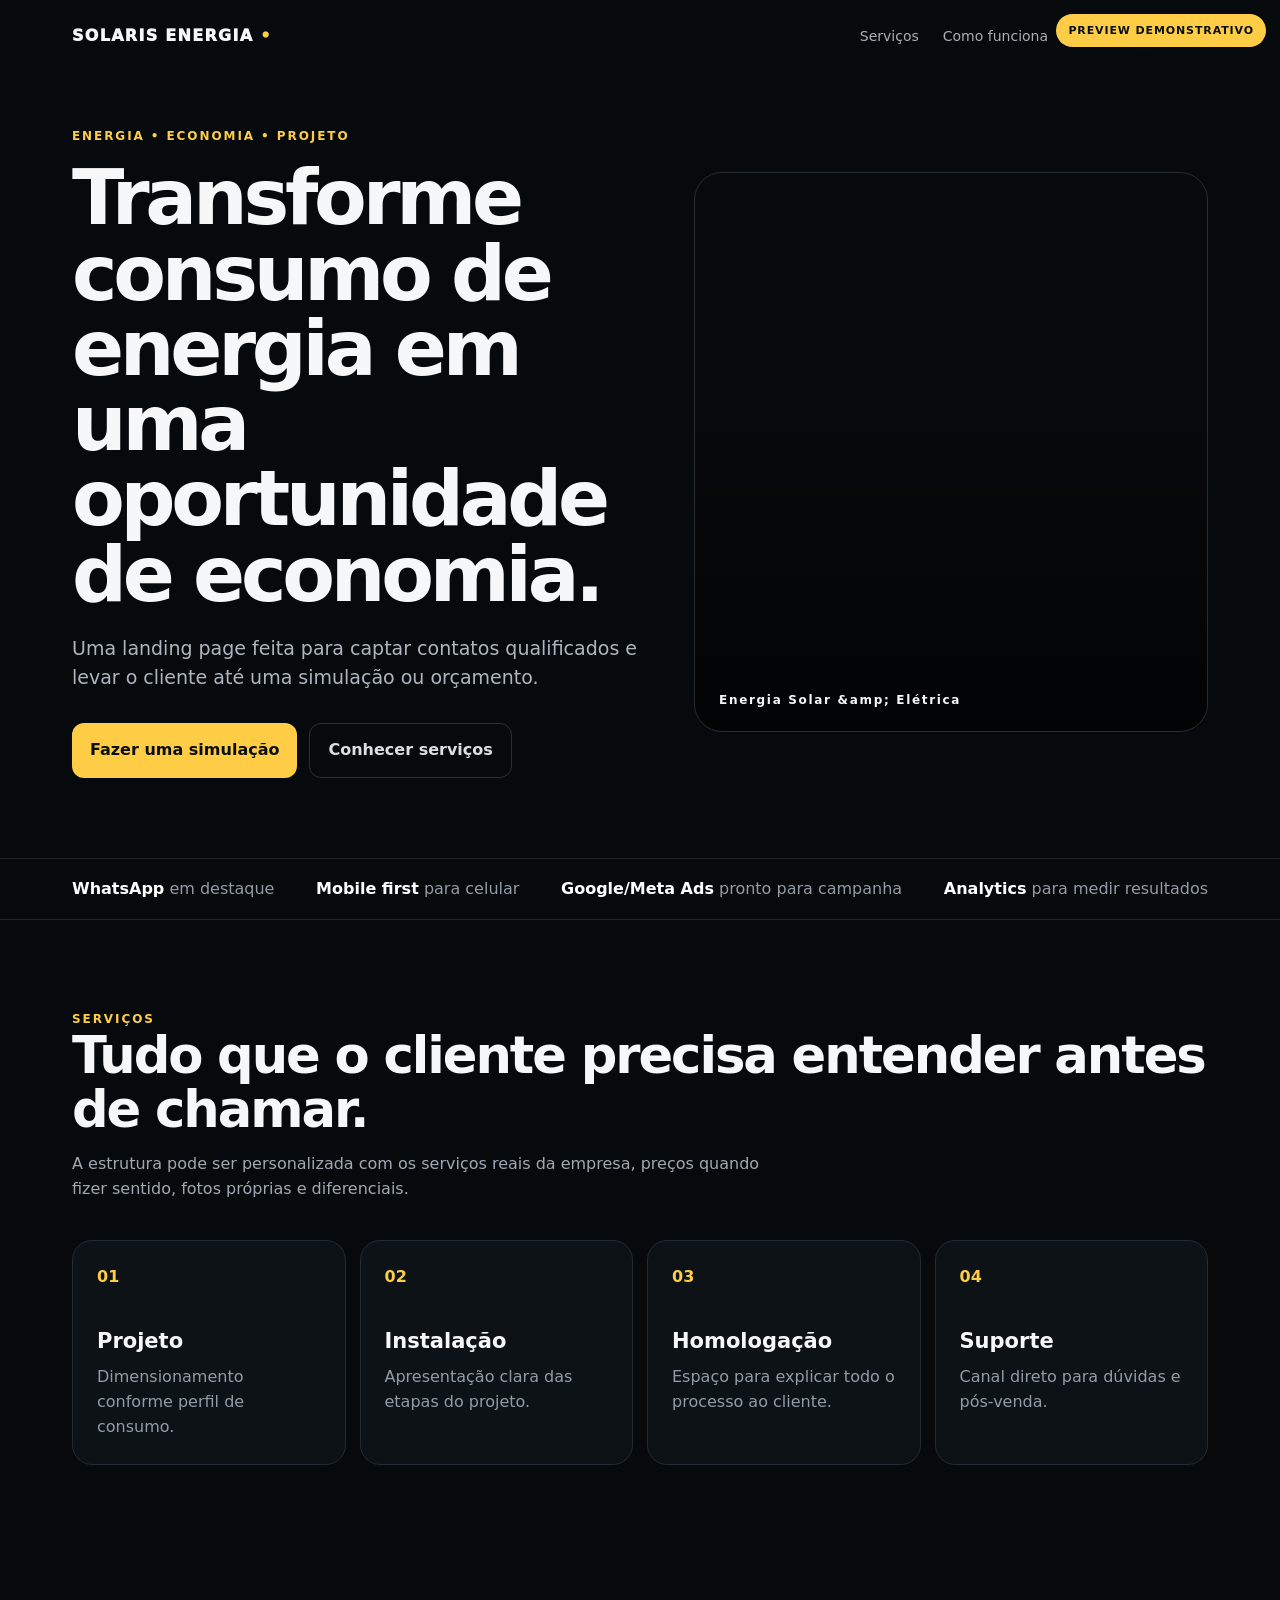
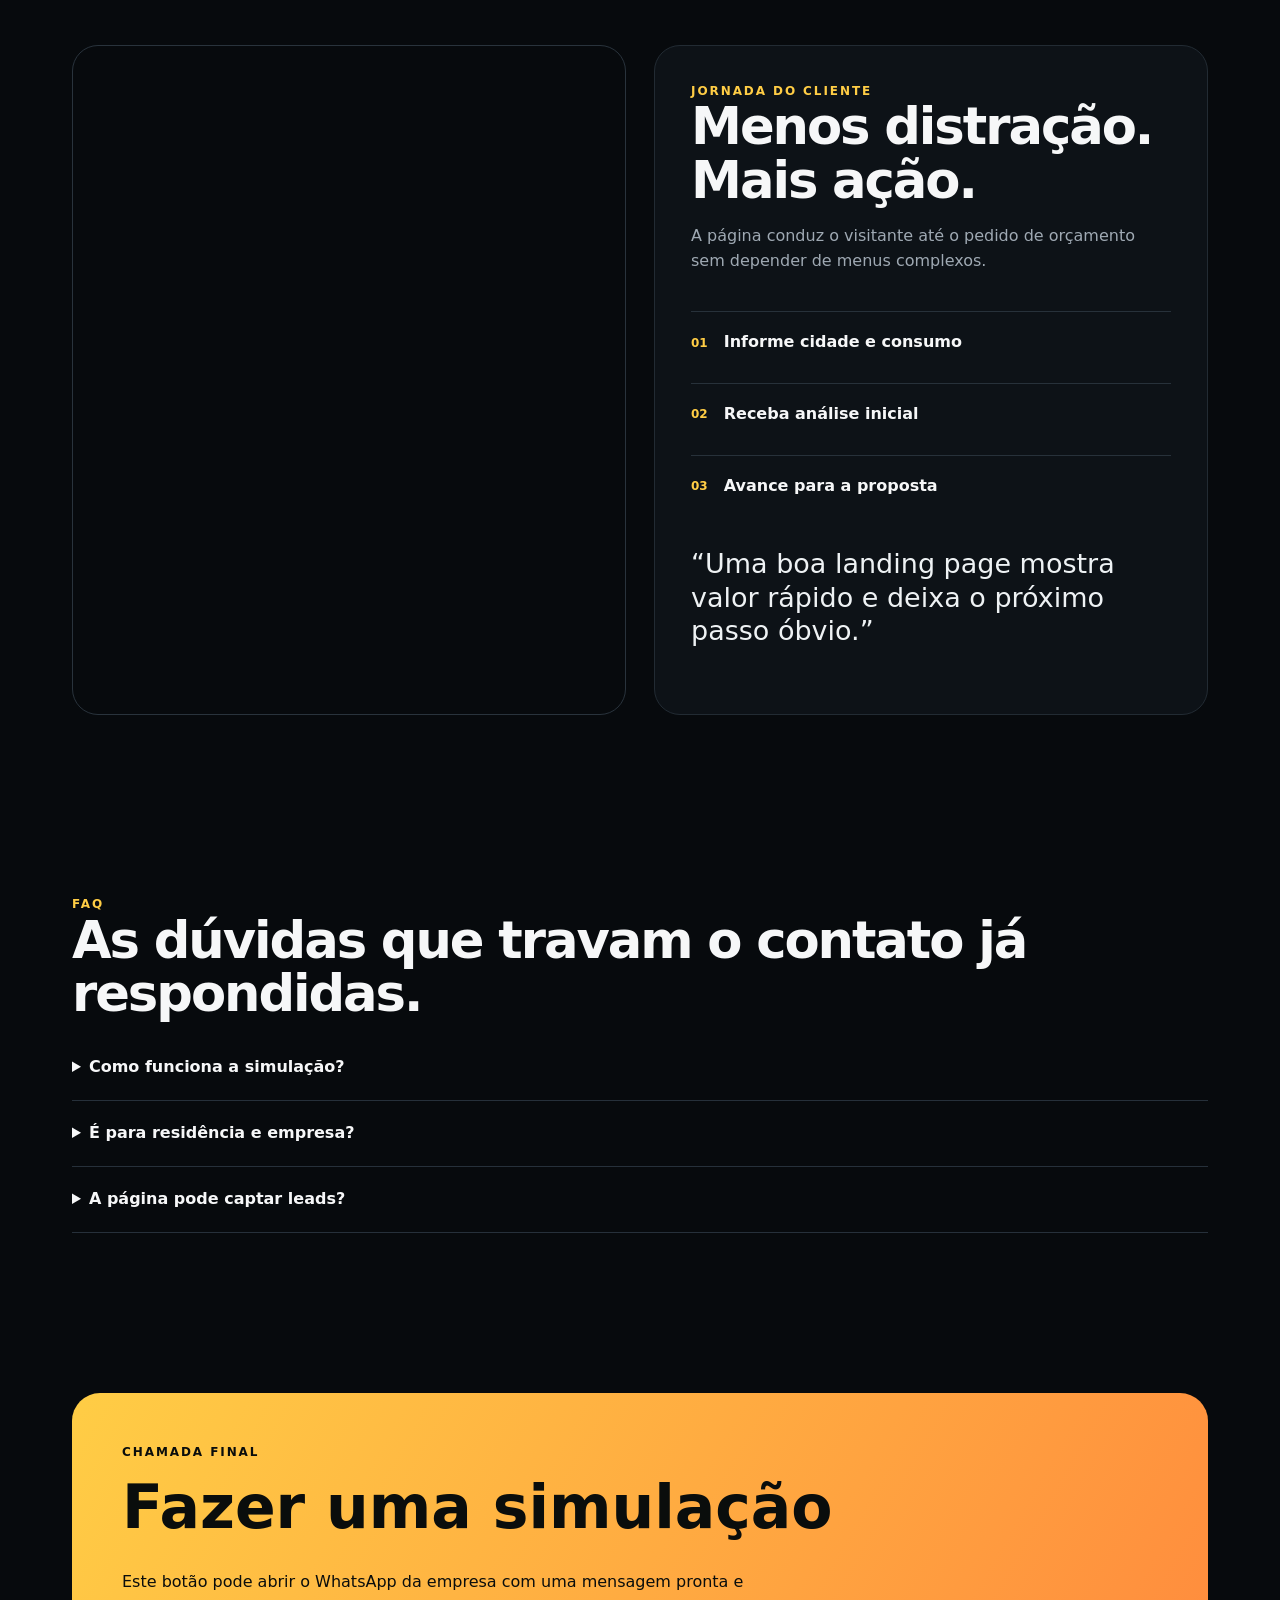
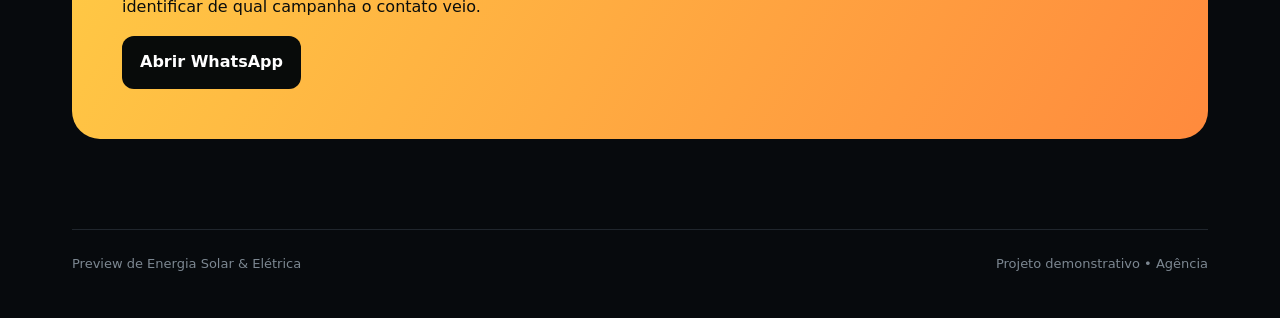
==== index.html @ 5ab9802e "Adiciona Preview 01 do nicho" ====
<!doctype html><html lang="pt-BR"><head><meta charset="utf-8"><meta name="viewport" content="width=device-width,initial-scale=1"><title>Preview Energia Solar & Elétrica | Agência</title><meta name="description" content="Preview demonstrativo de landing page para Energia Solar & Elétrica."><style>
*{box-sizing:border-box}html{scroll-behavior:smooth}body{margin:0;background:#070a0d;color:#f6f7f8;font:16px/1.55 Inter,system-ui,-apple-system,Segoe UI,sans-serif}.wrap{max-width:1180px;margin:auto;padding:0 22px}a{text-decoration:none;color:inherit}.preview{position:fixed;z-index:30;top:14px;right:14px;background:#FFCD45;color:#09100c;padding:8px 12px;border-radius:999px;font-size:11px;font-weight:900;letter-spacing:.08em}.nav{display:flex;align-items:center;justify-content:space-between;padding:24px 0}.brand{font-weight:950;letter-spacing:.08em}.brand i{font-style:normal;color:#FFCD45}.navlinks{display:flex;gap:24px;color:#a8afb7;font-size:14px}.hero{display:grid;grid-template-columns:1.05fr .95fr;gap:54px;align-items:center;padding:54px 0 80px}.eyebrow{color:#FFCD45;font-weight:900;font-size:12px;letter-spacing:.16em}.hero h1{font-size:clamp(44px,6vw,82px);line-height:.98;letter-spacing:-.055em;margin:15px 0 22px}.hero p{font-size:19px;color:#adb6bf;max-width:650px}.actions{display:flex;gap:12px;flex-wrap:wrap;margin-top:30px}.btn{display:inline-flex;align-items:center;justify-content:center;padding:14px 18px;border-radius:12px;font-weight:900}.primary{background:#FFCD45;color:#0a0f0d}.ghost{border:1px solid #26303a;color:#d9dfe5}.heroimg{min-height:560px;border-radius:28px;background:linear-gradient(180deg,transparent 40%,rgba(0,0,0,.7)),url('https://images.unsplash.com/photo-1509391366360-2e959784a276?auto=format&fit=crop&w=1600&q=85') center/cover;border:1px solid #252d34;position:relative;overflow:hidden}.heroimg:after{content:"Energia Solar &amp; Elétrica";position:absolute;left:24px;bottom:22px;font-size:12px;letter-spacing:.14em;font-weight:900}.strip{border-top:1px solid #20262d;border-bottom:1px solid #20262d;padding:18px 0;color:#929ca6}.stripin{display:flex;gap:38px;justify-content:space-between;flex-wrap:wrap}.strip b{color:#fff}.section{padding:90px 0}.section h2{font-size:clamp(34px,4vw,54px);line-height:1.05;letter-spacing:-.04em;margin:0 0 14px}.lead{max-width:720px;color:#9fa9b3;margin-bottom:38px}.grid4{display:grid;grid-template-columns:repeat(4,1fr);gap:14px}.service{background:#0d1217;border:1px solid #222b33;border-radius:20px;padding:24px;min-height:220px}.service span{color:#FFCD45;font-weight:900}.service h3{font-size:21px;margin:35px 0 8px}.service p{color:#929ca6;margin:0}.split{display:grid;grid-template-columns:1fr 1fr;gap:28px;align-items:stretch}.visual{min-height:480px;background:url('https://images.unsplash.com/photo-1497435334941-8c899ee9e8e9?auto=format&fit=crop&w=1600&q=85') center/cover;border-radius:26px;border:1px solid #29333c}.content{background:#0d1217;border:1px solid #222b33;border-radius:26px;padding:36px}.steps{display:grid;gap:10px;margin-top:28px}.step{display:flex;gap:16px;align-items:center;border-top:1px solid #27313a;padding:18px 0}.step b{color:#FFCD45;font-size:12px}.step span{font-weight:750}.quote{font-size:27px;line-height:1.25;margin:30px 0;color:#eef2f4}.faq details{border-bottom:1px solid #26303a;padding:20px 0}.faq summary{font-weight:800;cursor:pointer}.faq p{color:#9da7b1}.cta{margin:70px 0 90px;border-radius:28px;padding:50px;background:linear-gradient(120deg,#FFCD45 0%,#FF8A3D 100%);color:#0a0d0c}.cta h2{font-size:clamp(34px,5vw,60px);margin:0 0 10px}.cta p{max-width:660px}.cta .btn{background:#080b0a;color:white}.foot{padding:24px 0 44px;color:#7c8791;font-size:13px;border-top:1px solid #20262d;display:flex;justify-content:space-between;gap:18px;flex-wrap:wrap}
@media(max-width:900px){.navlinks{display:none}.hero,.split{grid-template-columns:1fr}.heroimg{min-height:420px}.grid4{grid-template-columns:1fr 1fr}}@media(max-width:560px){.grid4{grid-template-columns:1fr}.hero{padding-top:28px}.heroimg{min-height:330px}.section{padding:62px 0}.cta{padding:34px 24px}}
</style></head><body><div class="preview">PREVIEW DEMONSTRATIVO</div><div class="wrap"><nav class="nav"><div class="brand">SOLARIS ENERGIA <i>•</i></div><div class="navlinks"><a href="#servicos">Serviços</a><a href="#processo">Como funciona</a><a href="#faq">Dúvidas</a><a href="#contato">Contato</a></div></nav>
<main><section class="hero"><div><div class="eyebrow">ENERGIA • ECONOMIA • PROJETO</div><h1>Transforme consumo de energia em uma oportunidade de economia.</h1><p>Uma landing page feita para captar contatos qualificados e levar o cliente até uma simulação ou orçamento.</p><div class="actions"><a class="btn primary" href="#contato">Fazer uma simulação</a><a class="btn ghost" href="#servicos">Conhecer serviços</a></div></div><div class="heroimg"></div></section></main></div>
<div class="strip"><div class="wrap stripin"><span><b>WhatsApp</b> em destaque</span><span><b>Mobile first</b> para celular</span><span><b>Google/Meta Ads</b> pronto para campanha</span><span><b>Analytics</b> para medir resultados</span></div></div>
<div class="wrap"><section class="section" id="servicos"><div class="eyebrow">SERVIÇOS</div><h2>Tudo que o cliente precisa entender antes de chamar.</h2><p class="lead">A estrutura pode ser personalizada com os serviços reais da empresa, preços quando fizer sentido, fotos próprias e diferenciais.</p><div class="grid4"><article class="service"><span>01</span><h3>Projeto</h3><p>Dimensionamento conforme perfil de consumo.</p></article><article class="service"><span>02</span><h3>Instalação</h3><p>Apresentação clara das etapas do projeto.</p></article><article class="service"><span>03</span><h3>Homologação</h3><p>Espaço para explicar todo o processo ao cliente.</p></article><article class="service"><span>04</span><h3>Suporte</h3><p>Canal direto para dúvidas e pós-venda.</p></article></div></section>
<section class="section split" id="processo"><div class="visual"></div><div class="content"><div class="eyebrow">JORNADA DO CLIENTE</div><h2>Menos distração. Mais ação.</h2><p class="lead">A página conduz o visitante até o pedido de orçamento sem depender de menus complexos.</p><div class="steps"><div class="step"><b>01</b><span>Informe cidade e consumo</span></div><div class="step"><b>02</b><span>Receba análise inicial</span></div><div class="step"><b>03</b><span>Avance para a proposta</span></div></div><p class="quote">“Uma boa landing page mostra valor rápido e deixa o próximo passo óbvio.”</p></div></section>
<section class="section faq" id="faq"><div class="eyebrow">FAQ</div><h2>As dúvidas que travam o contato já respondidas.</h2><details><summary>Como funciona a simulação?</summary><p>A página pode coletar cidade, consumo médio e WhatsApp antes do contato comercial.</p></details><details><summary>É para residência e empresa?</summary><p>Sim. É possível criar caminhos diferentes para residencial, comercial e rural.</p></details><details><summary>A página pode captar leads?</summary><p>Sim. Formulário e WhatsApp podem trabalhar juntos para qualificar o interessado.</p></details></section>
<section class="cta" id="contato"><div class="eyebrow" style="color:#0a0d0c">CHAMADA FINAL</div><h2>Fazer uma simulação</h2><p>Este botão pode abrir o WhatsApp da empresa com uma mensagem pronta e identificar de qual campanha o contato veio.</p><a class="btn" href="javascript:void(0)">Abrir WhatsApp</a></section>
<footer class="foot"><span>Preview de Energia Solar & Elétrica</span><span>Projeto demonstrativo • Agência</span></footer></div></body></html>
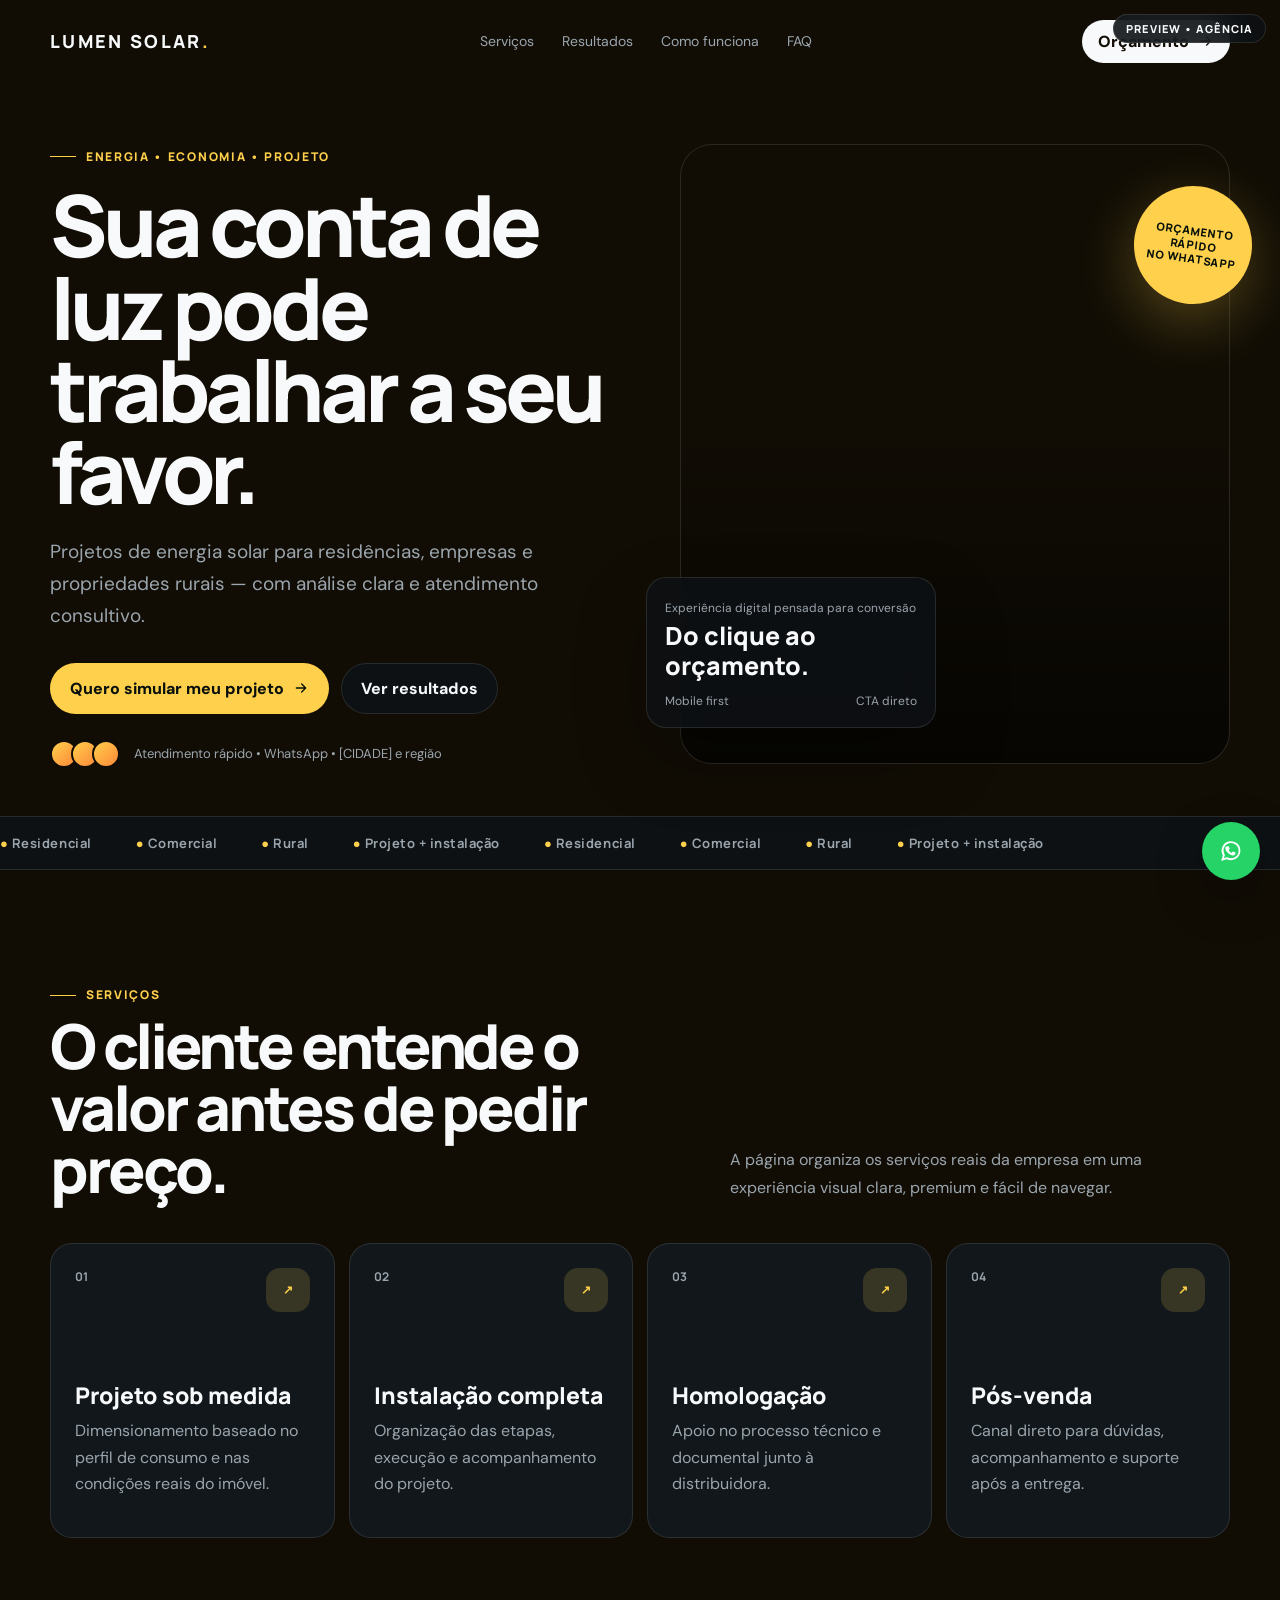
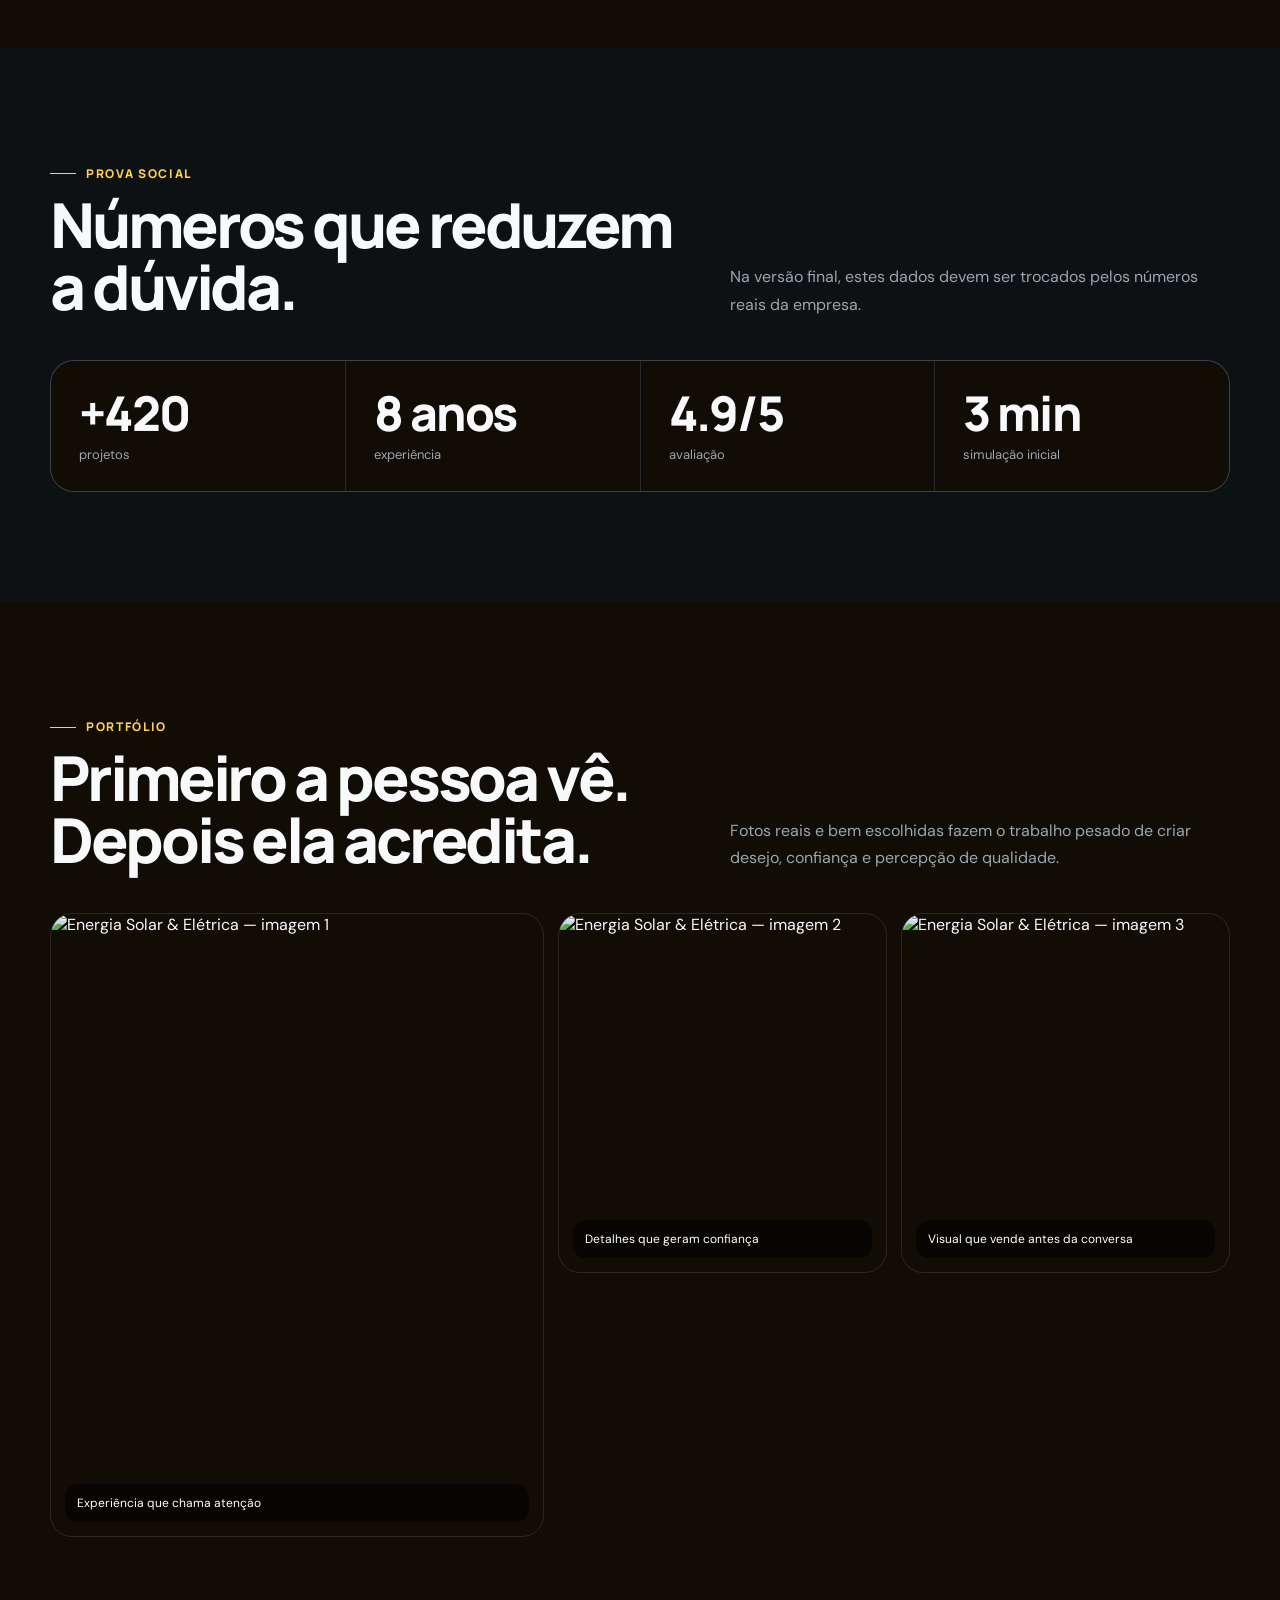
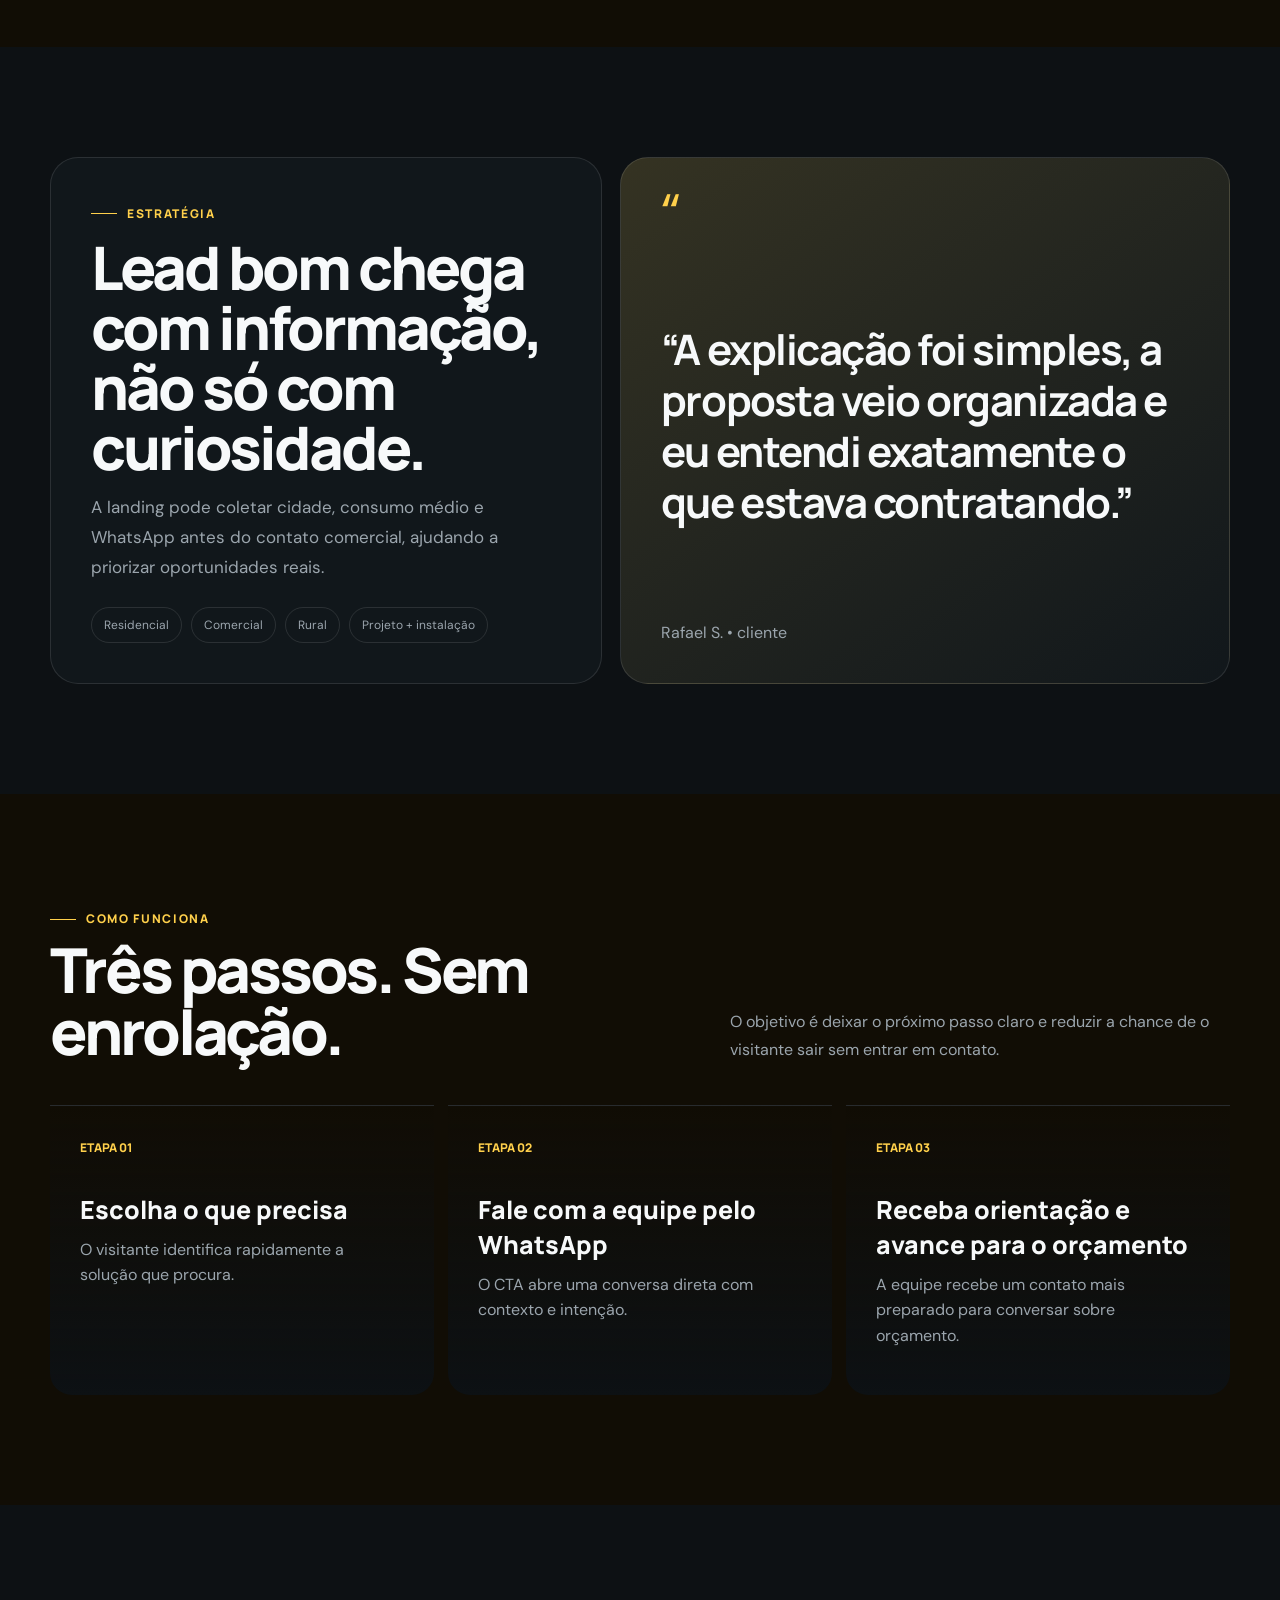
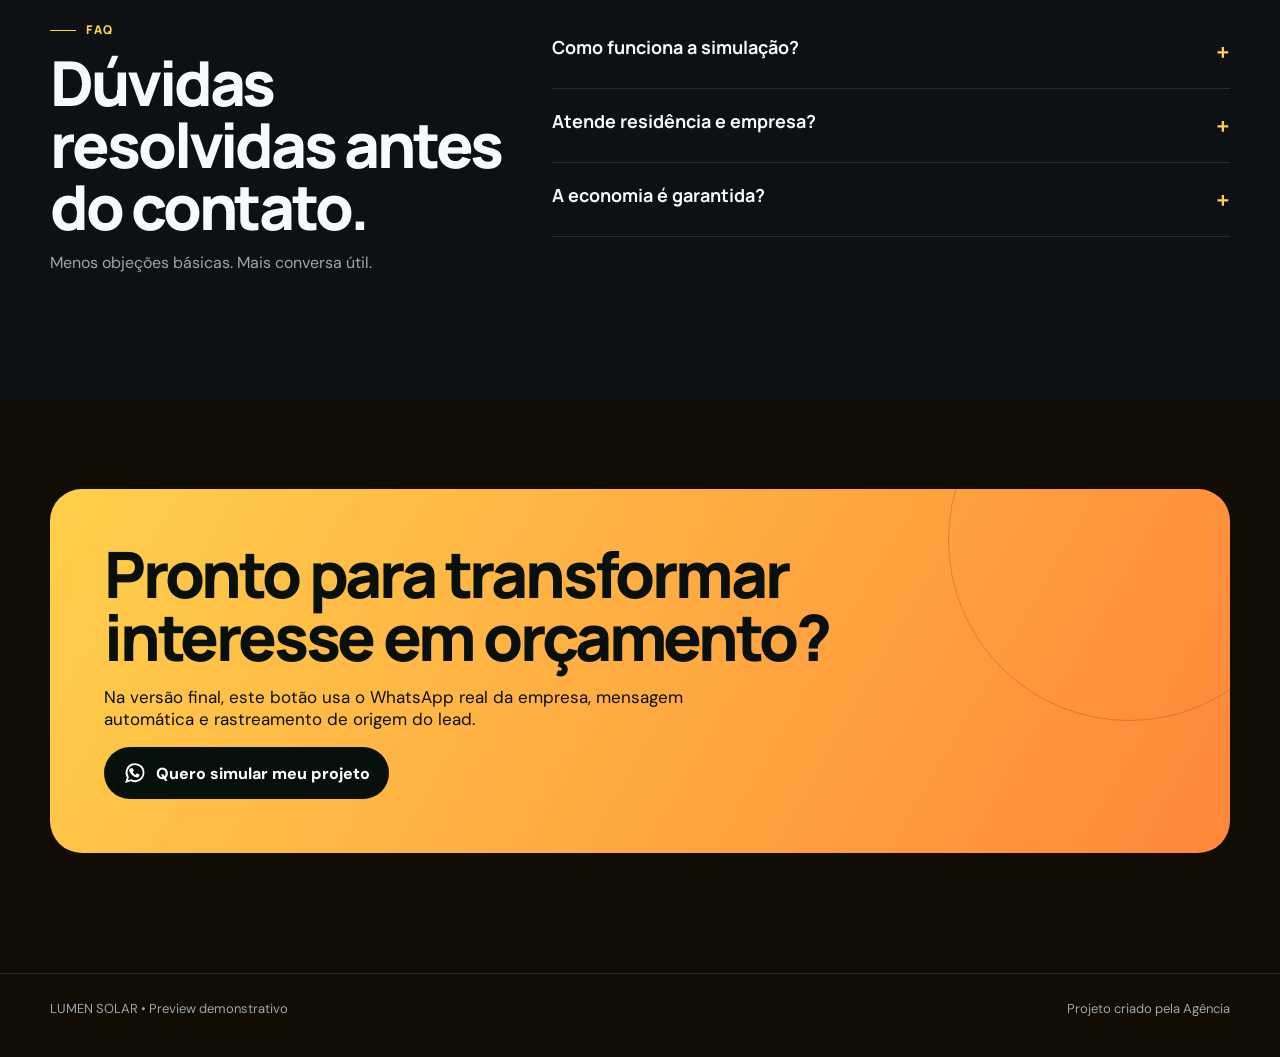
==== commit b1b9313c: "Upgrade completo do Preview 01" ====
--- a/index.html
+++ b/index.html
@@ -1,11 +1,17 @@
-<!doctype html><html lang="pt-BR"><head><meta charset="utf-8"><meta name="viewport" content="width=device-width,initial-scale=1"><title>Preview Energia Solar & Elétrica | Agência</title><meta name="description" content="Preview demonstrativo de landing page para Energia Solar & Elétrica."><style>
-*{box-sizing:border-box}html{scroll-behavior:smooth}body{margin:0;background:#070a0d;color:#f6f7f8;font:16px/1.55 Inter,system-ui,-apple-system,Segoe UI,sans-serif}.wrap{max-width:1180px;margin:auto;padding:0 22px}a{text-decoration:none;color:inherit}.preview{position:fixed;z-index:30;top:14px;right:14px;background:#FFCD45;color:#09100c;padding:8px 12px;border-radius:999px;font-size:11px;font-weight:900;letter-spacing:.08em}.nav{display:flex;align-items:center;justify-content:space-between;padding:24px 0}.brand{font-weight:950;letter-spacing:.08em}.brand i{font-style:normal;color:#FFCD45}.navlinks{display:flex;gap:24px;color:#a8afb7;font-size:14px}.hero{display:grid;grid-template-columns:1.05fr .95fr;gap:54px;align-items:center;padding:54px 0 80px}.eyebrow{color:#FFCD45;font-weight:900;font-size:12px;letter-spacing:.16em}.hero h1{font-size:clamp(44px,6vw,82px);line-height:.98;letter-spacing:-.055em;margin:15px 0 22px}.hero p{font-size:19px;color:#adb6bf;max-width:650px}.actions{display:flex;gap:12px;flex-wrap:wrap;margin-top:30px}.btn{display:inline-flex;align-items:center;justify-content:center;padding:14px 18px;border-radius:12px;font-weight:900}.primary{background:#FFCD45;color:#0a0f0d}.ghost{border:1px solid #26303a;color:#d9dfe5}.heroimg{min-height:560px;border-radius:28px;background:linear-gradient(180deg,transparent 40%,rgba(0,0,0,.7)),url('https://images.unsplash.com/photo-1509391366360-2e959784a276?auto=format&fit=crop&w=1600&q=85') center/cover;border:1px solid #252d34;position:relative;overflow:hidden}.heroimg:after{content:"Energia Solar &amp; Elétrica";position:absolute;left:24px;bottom:22px;font-size:12px;letter-spacing:.14em;font-weight:900}.strip{border-top:1px solid #20262d;border-bottom:1px solid #20262d;padding:18px 0;color:#929ca6}.stripin{display:flex;gap:38px;justify-content:space-between;flex-wrap:wrap}.strip b{color:#fff}.section{padding:90px 0}.section h2{font-size:clamp(34px,4vw,54px);line-height:1.05;letter-spacing:-.04em;margin:0 0 14px}.lead{max-width:720px;color:#9fa9b3;margin-bottom:38px}.grid4{display:grid;grid-template-columns:repeat(4,1fr);gap:14px}.service{background:#0d1217;border:1px solid #222b33;border-radius:20px;padding:24px;min-height:220px}.service span{color:#FFCD45;font-weight:900}.service h3{font-size:21px;margin:35px 0 8px}.service p{color:#929ca6;margin:0}.split{display:grid;grid-template-columns:1fr 1fr;gap:28px;align-items:stretch}.visual{min-height:480px;background:url('https://images.unsplash.com/photo-1497435334941-8c899ee9e8e9?auto=format&fit=crop&w=1600&q=85') center/cover;border-radius:26px;border:1px solid #29333c}.content{background:#0d1217;border:1px solid #222b33;border-radius:26px;padding:36px}.steps{display:grid;gap:10px;margin-top:28px}.step{display:flex;gap:16px;align-items:center;border-top:1px solid #27313a;padding:18px 0}.step b{color:#FFCD45;font-size:12px}.step span{font-weight:750}.quote{font-size:27px;line-height:1.25;margin:30px 0;color:#eef2f4}.faq details{border-bottom:1px solid #26303a;padding:20px 0}.faq summary{font-weight:800;cursor:pointer}.faq p{color:#9da7b1}.cta{margin:70px 0 90px;border-radius:28px;padding:50px;background:linear-gradient(120deg,#FFCD45 0%,#FF8A3D 100%);color:#0a0d0c}.cta h2{font-size:clamp(34px,5vw,60px);margin:0 0 10px}.cta p{max-width:660px}.cta .btn{background:#080b0a;color:white}.foot{padding:24px 0 44px;color:#7c8791;font-size:13px;border-top:1px solid #20262d;display:flex;justify-content:space-between;gap:18px;flex-wrap:wrap}
-@media(max-width:900px){.navlinks{display:none}.hero,.split{grid-template-columns:1fr}.heroimg{min-height:420px}.grid4{grid-template-columns:1fr 1fr}}@media(max-width:560px){.grid4{grid-template-columns:1fr}.hero{padding-top:28px}.heroimg{min-height:330px}.section{padding:62px 0}.cta{padding:34px 24px}}
-</style></head><body><div class="preview">PREVIEW DEMONSTRATIVO</div><div class="wrap"><nav class="nav"><div class="brand">SOLARIS ENERGIA <i>•</i></div><div class="navlinks"><a href="#servicos">Serviços</a><a href="#processo">Como funciona</a><a href="#faq">Dúvidas</a><a href="#contato">Contato</a></div></nav>
-<main><section class="hero"><div><div class="eyebrow">ENERGIA • ECONOMIA • PROJETO</div><h1>Transforme consumo de energia em uma oportunidade de economia.</h1><p>Uma landing page feita para captar contatos qualificados e levar o cliente até uma simulação ou orçamento.</p><div class="actions"><a class="btn primary" href="#contato">Fazer uma simulação</a><a class="btn ghost" href="#servicos">Conhecer serviços</a></div></div><div class="heroimg"></div></section></main></div>
-<div class="strip"><div class="wrap stripin"><span><b>WhatsApp</b> em destaque</span><span><b>Mobile first</b> para celular</span><span><b>Google/Meta Ads</b> pronto para campanha</span><span><b>Analytics</b> para medir resultados</span></div></div>
-<div class="wrap"><section class="section" id="servicos"><div class="eyebrow">SERVIÇOS</div><h2>Tudo que o cliente precisa entender antes de chamar.</h2><p class="lead">A estrutura pode ser personalizada com os serviços reais da empresa, preços quando fizer sentido, fotos próprias e diferenciais.</p><div class="grid4"><article class="service"><span>01</span><h3>Projeto</h3><p>Dimensionamento conforme perfil de consumo.</p></article><article class="service"><span>02</span><h3>Instalação</h3><p>Apresentação clara das etapas do projeto.</p></article><article class="service"><span>03</span><h3>Homologação</h3><p>Espaço para explicar todo o processo ao cliente.</p></article><article class="service"><span>04</span><h3>Suporte</h3><p>Canal direto para dúvidas e pós-venda.</p></article></div></section>
-<section class="section split" id="processo"><div class="visual"></div><div class="content"><div class="eyebrow">JORNADA DO CLIENTE</div><h2>Menos distração. Mais ação.</h2><p class="lead">A página conduz o visitante até o pedido de orçamento sem depender de menus complexos.</p><div class="steps"><div class="step"><b>01</b><span>Informe cidade e consumo</span></div><div class="step"><b>02</b><span>Receba análise inicial</span></div><div class="step"><b>03</b><span>Avance para a proposta</span></div></div><p class="quote">“Uma boa landing page mostra valor rápido e deixa o próximo passo óbvio.”</p></div></section>
-<section class="section faq" id="faq"><div class="eyebrow">FAQ</div><h2>As dúvidas que travam o contato já respondidas.</h2><details><summary>Como funciona a simulação?</summary><p>A página pode coletar cidade, consumo médio e WhatsApp antes do contato comercial.</p></details><details><summary>É para residência e empresa?</summary><p>Sim. É possível criar caminhos diferentes para residencial, comercial e rural.</p></details><details><summary>A página pode captar leads?</summary><p>Sim. Formulário e WhatsApp podem trabalhar juntos para qualificar o interessado.</p></details></section>
-<section class="cta" id="contato"><div class="eyebrow" style="color:#0a0d0c">CHAMADA FINAL</div><h2>Fazer uma simulação</h2><p>Este botão pode abrir o WhatsApp da empresa com uma mensagem pronta e identificar de qual campanha o contato veio.</p><a class="btn" href="javascript:void(0)">Abrir WhatsApp</a></section>
-<footer class="foot"><span>Preview de Energia Solar & Elétrica</span><span>Projeto demonstrativo • Agência</span></footer></div></body></html>+<!doctype html><html lang="pt-BR"><head><meta charset="utf-8"><meta name="viewport" content="width=device-width,initial-scale=1"><meta name="theme-color" content="#110D05"><title>LUMEN SOLAR — Energia Solar & Elétrica</title><meta name="description" content="Projetos de energia solar para residências, empresas e propriedades rurais — com análise clara e atendimento consultivo."><link rel="stylesheet" href="styles.css"></head><body style="--accent:#FFD04B;--accent2:#FF8739;--bg:#110D05">
+  <div class="preview-ribbon">PREVIEW • AGÊNCIA</div>
+  <header class="site-nav"><div class="container nav-inner"><a class="logo" href="#">LUMEN SOLAR<span class="logo-dot">.</span></a>
+  <nav class="nav-links"><a href="#servicos">Serviços</a><a href="#resultados">Resultados</a><a href="#processo">Como funciona</a><a href="#faq">FAQ</a></nav>
+  <a class="nav-cta" href="#contato">Orçamento <svg width="16" height="16" viewBox="0 0 24 24" fill="none" aria-hidden="true"><path d="M5 12h14M13 6l6 6-6 6" stroke="currentColor" stroke-width="2" stroke-linecap="round" stroke-linejoin="round"/></svg></a><button class="menu-btn" aria-label="Abrir menu">☰</button></div></header>
+  <main><section class="hero"><div class="container hero-grid"><div class="hero-copy reveal"><div class="eyebrow">ENERGIA • ECONOMIA • PROJETO</div><h1>Sua conta de luz pode trabalhar a seu favor.</h1><p>Projetos de energia solar para residências, empresas e propriedades rurais — com análise clara e atendimento consultivo.</p><div class="hero-actions"><a class="btn-primary" href="#contato">Quero simular meu projeto <svg width="16" height="16" viewBox="0 0 24 24" fill="none" aria-hidden="true"><path d="M5 12h14M13 6l6 6-6 6" stroke="currentColor" stroke-width="2" stroke-linecap="round" stroke-linejoin="round"/></svg></a><a class="btn-secondary" href="#portfolio">Ver resultados</a></div><div class="hero-note"><div class="avatars"><span></span><span></span><span></span></div><span>Atendimento rápido • WhatsApp • [CIDADE] e região</span></div></div>
+  <div class="hero-media reveal"><div class="hero-photo" style="background-image:url('https://images.unsplash.com/photo-1509391366360-2e959784a276?auto=format&fit=crop&w=1400&q=86')"></div><div class="floating-badge">ORÇAMENTO<br>RÁPIDO<br>NO WHATSAPP</div><div class="float-card"><small>Experiência digital pensada para conversão</small><strong>Do clique ao orçamento.</strong><div class="mini"><span>Mobile first</span><span>CTA direto</span></div></div></div></div></section>
+  <div class="marquee"><div class="marquee-track"><span><b>●</b> Residencial</span><span><b>●</b> Comercial</span><span><b>●</b> Rural</span><span><b>●</b> Projeto + instalação</span><span><b>●</b> Residencial</span><span><b>●</b> Comercial</span><span><b>●</b> Rural</span><span><b>●</b> Projeto + instalação</span></div></div>
+  <section class="section" id="servicos"><div class="container"><div class="section-head reveal"><div><div class="eyebrow">SERVIÇOS</div><h2>O cliente entende o valor antes de pedir preço.</h2></div><p>A página organiza os serviços reais da empresa em uma experiência visual clara, premium e fácil de navegar.</p></div><div class="services-grid"><article class="service-card reveal"><div class="service-index"><span>01</span><span class="service-icon">↗</span></div><h3>Projeto sob medida</h3><p>Dimensionamento baseado no perfil de consumo e nas condições reais do imóvel.</p></article><article class="service-card reveal"><div class="service-index"><span>02</span><span class="service-icon">↗</span></div><h3>Instalação completa</h3><p>Organização das etapas, execução e acompanhamento do projeto.</p></article><article class="service-card reveal"><div class="service-index"><span>03</span><span class="service-icon">↗</span></div><h3>Homologação</h3><p>Apoio no processo técnico e documental junto à distribuidora.</p></article><article class="service-card reveal"><div class="service-index"><span>04</span><span class="service-icon">↗</span></div><h3>Pós-venda</h3><p>Canal direto para dúvidas, acompanhamento e suporte após a entrega.</p></article></div></div></section>
+  <section class="section alt" id="resultados"><div class="container"><div class="section-head reveal"><div><div class="eyebrow">PROVA SOCIAL</div><h2>Números que reduzem a dúvida.</h2></div><p>Na versão final, estes dados devem ser trocados pelos números reais da empresa.</p></div><div class="metrics"><div class="metric reveal"><strong>+420</strong><span>projetos</span></div><div class="metric reveal"><strong>8 anos</strong><span>experiência</span></div><div class="metric reveal"><strong>4.9/5</strong><span>avaliação</span></div><div class="metric reveal"><strong>3 min</strong><span>simulação inicial</span></div></div></div></section>
+  <section class="section" id="portfolio"><div class="container"><div class="section-head reveal"><div><div class="eyebrow">PORTFÓLIO</div><h2>Primeiro a pessoa vê. Depois ela acredita.</h2></div><p>Fotos reais e bem escolhidas fazem o trabalho pesado de criar desejo, confiança e percepção de qualidade.</p></div><div class="gallery"><figure class="reveal"><img src="https://images.unsplash.com/photo-1509391366360-2e959784a276?auto=format&fit=crop&w=1400&q=86" alt="Energia Solar & Elétrica — imagem 1" loading="lazy"><figcaption>Experiência que chama atenção</figcaption></figure><figure class="reveal"><img src="https://images.unsplash.com/photo-1497435334941-8c899ee9e8e9?auto=format&fit=crop&w=1400&q=86" alt="Energia Solar & Elétrica — imagem 2" loading="lazy"><figcaption>Detalhes que geram confiança</figcaption></figure><figure class="reveal"><img src="https://images.unsplash.com/photo-1508514177221-188b1cf16e9d?auto=format&fit=crop&w=1400&q=86" alt="Energia Solar & Elétrica — imagem 3" loading="lazy"><figcaption>Visual que vende antes da conversa</figcaption></figure></div></div></section>
+  <section class="section alt" id="processo"><div class="container story-grid"><article class="story-copy reveal"><div class="eyebrow">ESTRATÉGIA</div><h2>Lead bom chega com informação, não só com curiosidade.</h2><p>A landing pode coletar cidade, consumo médio e WhatsApp antes do contato comercial, ajudando a priorizar oportunidades reais.</p><div class="proof-list"><span>Residencial</span><span>Comercial</span><span>Rural</span><span>Projeto + instalação</span></div></article><article class="quote-card reveal"><div class="quote-mark">“</div><blockquote>“A explicação foi simples, a proposta veio organizada e eu entendi exatamente o que estava contratando.”</blockquote><footer>Rafael S. • cliente</footer></article></div></section>
+  <section class="section"><div class="container"><div class="section-head reveal"><div><div class="eyebrow">COMO FUNCIONA</div><h2>Três passos. Sem enrolação.</h2></div><p>O objetivo é deixar o próximo passo claro e reduzir a chance de o visitante sair sem entrar em contato.</p></div><div class="steps"><article class="step reveal"><b>ETAPA 01</b><h3>Escolha o que precisa</h3><p>O visitante identifica rapidamente a solução que procura.</p></article><article class="step reveal"><b>ETAPA 02</b><h3>Fale com a equipe pelo WhatsApp</h3><p>O CTA abre uma conversa direta com contexto e intenção.</p></article><article class="step reveal"><b>ETAPA 03</b><h3>Receba orientação e avance para o orçamento</h3><p>A equipe recebe um contato mais preparado para conversar sobre orçamento.</p></article></div></div></section>
+  <section class="section alt" id="faq"><div class="container faq-grid"><div class="faq-title reveal"><div class="eyebrow">FAQ</div><h2>Dúvidas resolvidas antes do contato.</h2><p>Menos objeções básicas. Mais conversa útil.</p></div><div><details class="reveal"><summary>Como funciona a simulação?</summary><p>Você informa dados básicos, como cidade e consumo médio, para uma análise inicial.</p></details><details class="reveal"><summary>Atende residência e empresa?</summary><p>Sim. A página pode ter caminhos específicos para residencial, comercial e rural.</p></details><details class="reveal"><summary>A economia é garantida?</summary><p>Não se deve prometer economia fixa. A proposta final precisa considerar consumo, projeto, geração estimada e condições reais.</p></details></div></div></section>
+  <section class="final-cta" id="contato"><div class="container"><div class="cta-box reveal"><h2>Pronto para transformar interesse em orçamento?</h2><p>Na versão final, este botão usa o WhatsApp real da empresa, mensagem automática e rastreamento de origem do lead.</p><a class="btn-secondary" href="javascript:void(0)"><svg width="24" height="24" viewBox="0 0 24 24" fill="none" aria-hidden="true"><path d="M20.5 11.7a8.5 8.5 0 0 1-12.6 7.4L3.5 20.5l1.4-4.2A8.5 8.5 0 1 1 20.5 11.7Z" stroke="currentColor" stroke-width="1.8"/><path d="M8.2 7.6c.2-.4.4-.4.7-.4h.5c.2 0 .4.1.5.4l.7 1.7c.1.3.1.5-.1.7l-.6.8c-.1.1-.2.3 0 .6.5.9 1.3 1.8 2.2 2.3.3.2.5.1.6 0l.9-1c.2-.2.4-.2.7-.1l1.8.9c.3.1.4.3.4.5 0 .4-.2 1.3-.8 1.8-.6.5-1.4.8-2.7.4-1.3-.4-2.8-1.1-4.5-2.8C6.9 11.7 6.2 10 6.3 8.9c.1-.6.4-1 .7-1.3.3-.3.8-.3 1.2 0Z" fill="currentColor"/></svg> Quero simular meu projeto</a></div></div></section></main>
+  <footer class="site-footer"><div class="container footer-row"><span>LUMEN SOLAR • Preview demonstrativo</span><span>Projeto criado pela Agência</span></div></footer>
+  <a class="whatsapp-float" href="#contato" aria-label="WhatsApp"><svg width="24" height="24" viewBox="0 0 24 24" fill="none" aria-hidden="true"><path d="M20.5 11.7a8.5 8.5 0 0 1-12.6 7.4L3.5 20.5l1.4-4.2A8.5 8.5 0 1 1 20.5 11.7Z" stroke="currentColor" stroke-width="1.8"/><path d="M8.2 7.6c.2-.4.4-.4.7-.4h.5c.2 0 .4.1.5.4l.7 1.7c.1.3.1.5-.1.7l-.6.8c-.1.1-.2.3 0 .6.5.9 1.3 1.8 2.2 2.3.3.2.5.1.6 0l.9-1c.2-.2.4-.2.7-.1l1.8.9c.3.1.4.3.4.5 0 .4-.2 1.3-.8 1.8-.6.5-1.4.8-2.7.4-1.3-.4-2.8-1.1-4.5-2.8C6.9 11.7 6.2 10 6.3 8.9c.1-.6.4-1 .7-1.3.3-.3.8-.3 1.2 0Z" fill="currentColor"/></svg></a><script src="app.js"></script></body></html>
--- a/styles.css
+++ b/styles.css
@@ -0,0 +1,16 @@
+
+@import url('https://fonts.googleapis.com/css2?family=DM+Sans:wght@400;500;600;700;800&family=Manrope:wght@500;600;700;800&display=swap');
+:root{--accent:#b9ff45;--accent2:#68f6c8;--ink:#070907;--bg:#080b0d;--surface:#0d1114;--surface2:#11171b;--text:#f7f9fa;--muted:#9ba5ad;--line:rgba(255,255,255,.11);--radius:24px}
+*{box-sizing:border-box}html{scroll-behavior:smooth}body{margin:0;font-family:"DM Sans",system-ui,sans-serif;background:var(--bg);color:var(--text);overflow-x:hidden}body.light{--bg:#f4f0e9;--surface:#fffdf9;--surface2:#f9f5ee;--text:#171713;--muted:#6d685f;--line:rgba(20,20,15,.13)}
+a{text-decoration:none;color:inherit}button{font:inherit}.container{width:min(1180px,calc(100% - 40px));margin:auto}.preview-ribbon{position:fixed;z-index:90;top:14px;right:14px;padding:8px 12px;border:1px solid var(--line);border-radius:999px;background:color-mix(in srgb,var(--surface) 88%,transparent);backdrop-filter:blur(14px);font:800 11px/1 "Manrope";letter-spacing:.1em;color:var(--text)}
+.site-nav{position:sticky;z-index:80;top:0;border-bottom:1px solid transparent;transition:.3s}.site-nav.scrolled{border-color:var(--line);background:color-mix(in srgb,var(--bg) 80%,transparent);backdrop-filter:blur(18px)}.nav-inner{height:82px;display:flex;align-items:center;justify-content:space-between;gap:24px}.logo{font:800 18px/1 "Manrope";letter-spacing:.13em}.logo-dot{color:var(--accent)}.nav-links{display:flex;align-items:center;gap:28px;color:var(--muted);font-size:14px}.nav-links a:hover{color:var(--text)}.nav-cta,.btn-primary,.btn-secondary{display:inline-flex;align-items:center;justify-content:center;gap:9px;border-radius:999px;transition:.25s;font-weight:800}.nav-cta{padding:11px 16px;background:var(--text);color:var(--bg)}.nav-cta:hover{transform:translateY(-2px)}.menu-btn{display:none;border:1px solid var(--line);background:var(--surface);color:var(--text);width:44px;height:44px;border-radius:50%}
+.hero{position:relative;padding:58px 0 48px}.hero-grid{display:grid;grid-template-columns:1.02fr .98fr;gap:58px;align-items:center}.hero-copy{position:relative;z-index:2}.eyebrow{display:inline-flex;gap:10px;align-items:center;color:var(--accent);font:800 12px/1.3 "Manrope";letter-spacing:.14em}.eyebrow:before{content:"";width:26px;height:1px;background:var(--accent)}h1,h2,h3,p{margin-top:0}.hero h1{font:800 clamp(48px,6.7vw,88px)/.96 "Manrope";letter-spacing:-.06em;margin:20px 0 22px;max-width:900px}.hero p{font-size:19px;line-height:1.7;color:var(--muted);max-width:650px}.hero-actions{display:flex;gap:12px;flex-wrap:wrap;margin-top:30px}.btn-primary{padding:15px 20px;background:var(--accent);color:#09100b}.btn-primary:hover{transform:translateY(-3px);box-shadow:0 16px 50px color-mix(in srgb,var(--accent) 25%,transparent)}.btn-secondary{padding:14px 19px;border:1px solid var(--line);background:var(--surface);color:var(--text)}.hero-note{display:flex;gap:14px;align-items:center;margin-top:26px;color:var(--muted);font-size:13px}.avatars{display:flex}.avatars span{width:28px;height:28px;border-radius:50%;border:2px solid var(--bg);background:linear-gradient(135deg,var(--accent),var(--accent2));margin-left:-7px}.avatars span:first-child{margin-left:0}.hero-media{position:relative;min-height:620px}.hero-photo{position:absolute;inset:0;border-radius:32px;background:center/cover no-repeat;border:1px solid var(--line);overflow:hidden}.hero-photo:after{content:"";position:absolute;inset:0;background:linear-gradient(180deg,transparent 45%,rgba(0,0,0,.6))}.float-card{position:absolute;z-index:4;left:-34px;bottom:36px;width:min(290px,80%);padding:18px;background:color-mix(in srgb,var(--surface) 86%,transparent);backdrop-filter:blur(22px);border:1px solid var(--line);border-radius:20px;box-shadow:0 30px 70px rgba(0,0,0,.25)}.float-card small{color:var(--muted);font-size:12px}.float-card strong{display:block;font:800 25px/1.2 "Manrope";margin:4px 0 12px}.float-card .mini{display:flex;justify-content:space-between;gap:12px;color:var(--muted);font-size:12px}.floating-badge{position:absolute;z-index:4;right:-22px;top:42px;width:118px;height:118px;border-radius:50%;background:var(--accent);color:#07100a;display:grid;place-items:center;text-align:center;font:900 11px/1.25 "Manrope";letter-spacing:.08em;transform:rotate(8deg);box-shadow:0 18px 60px color-mix(in srgb,var(--accent) 28%,transparent)}
+.marquee{overflow:hidden;border-block:1px solid var(--line);background:var(--surface)}.marquee-track{display:flex;gap:44px;width:max-content;padding:17px 0;animation:marquee 25s linear infinite}.marquee-track span{color:var(--muted);font:700 13px "Manrope";letter-spacing:.04em;white-space:nowrap}.marquee-track b{color:var(--accent)}@keyframes marquee{to{transform:translateX(-50%)}}
+.section{padding:110px 0}.section.alt{background:var(--surface)}.section-head{display:flex;justify-content:space-between;gap:36px;align-items:end;margin-bottom:42px}.section-head h2{font:800 clamp(38px,5vw,62px)/1 "Manrope";letter-spacing:-.05em;max-width:760px;margin:12px 0 0}.section-head p{max-width:500px;color:var(--muted);line-height:1.7;margin:0}.services-grid{display:grid;grid-template-columns:repeat(4,1fr);gap:14px}.service-card{position:relative;min-height:280px;padding:24px;border:1px solid var(--line);border-radius:22px;background:var(--surface2);overflow:hidden;transition:.3s}.service-card:hover{transform:translateY(-7px);border-color:color-mix(in srgb,var(--accent) 55%,var(--line))}.service-index{display:flex;justify-content:space-between;color:var(--muted);font:700 12px "Manrope"}.service-icon{width:44px;height:44px;border-radius:14px;background:color-mix(in srgb,var(--accent) 16%,transparent);display:grid;place-items:center;color:var(--accent);font-weight:900}.service-card h3{font:800 23px/1.15 "Manrope";margin:70px 0 10px}.service-card p{color:var(--muted);line-height:1.65}.metrics{display:grid;grid-template-columns:repeat(4,1fr);gap:1px;background:var(--line);border:1px solid var(--line);border-radius:24px;overflow:hidden}.metric{padding:28px;background:var(--bg)}.metric strong{display:block;font:800 clamp(30px,4vw,48px)/1 "Manrope";letter-spacing:-.04em}.metric span{display:block;color:var(--muted);margin-top:9px;font-size:13px}.gallery{display:grid;grid-template-columns:1.2fr .8fr .8fr;grid-template-rows:360px 250px;gap:14px}.gallery figure{margin:0;border-radius:22px;overflow:hidden;border:1px solid var(--line);position:relative}.gallery figure:first-child{grid-row:1/3}.gallery img{width:100%;height:100%;object-fit:cover;transition:.5s}.gallery figure:hover img{transform:scale(1.04)}.gallery figcaption{position:absolute;inset:auto 14px 14px 14px;padding:11px 12px;border-radius:13px;background:rgba(0,0,0,.56);backdrop-filter:blur(10px);color:#fff;font-size:12px}
+.story-grid{display:grid;grid-template-columns:.95fr 1.05fr;gap:18px;align-items:stretch}.story-copy,.quote-card{border:1px solid var(--line);border-radius:28px;padding:40px;background:var(--surface2)}.story-copy h2{font:800 clamp(38px,5vw,60px)/1 "Manrope";letter-spacing:-.05em;margin:16px 0}.story-copy p{color:var(--muted);font-size:17px;line-height:1.75}.proof-list{display:flex;gap:9px;flex-wrap:wrap;margin-top:24px}.proof-list span{padding:9px 12px;border-radius:999px;border:1px solid var(--line);font-size:12px;color:var(--muted)}.quote-card{display:flex;flex-direction:column;justify-content:space-between;background:linear-gradient(145deg,color-mix(in srgb,var(--accent) 15%,var(--surface2)),var(--surface2))}.quote-mark{font-size:54px;color:var(--accent);line-height:.6}.quote-card blockquote{font:700 clamp(28px,3.5vw,42px)/1.22 "Manrope";letter-spacing:-.035em;margin:30px 0}.quote-card footer{color:var(--muted)}
+.steps{display:grid;grid-template-columns:repeat(3,1fr);gap:14px}.step{padding:30px;border-top:1px solid var(--line);background:linear-gradient(180deg,transparent,var(--surface));border-radius:0 0 22px 22px}.step b{font:800 12px "Manrope";color:var(--accent)}.step h3{font:800 25px "Manrope";margin:35px 0 10px}.step p{color:var(--muted);line-height:1.6}
+.faq-grid{display:grid;grid-template-columns:.8fr 1.2fr;gap:50px}.faq-title h2{font:800 clamp(40px,5vw,62px)/1 "Manrope";letter-spacing:-.05em;margin:14px 0}.faq-title p{color:var(--muted)}details{border-bottom:1px solid var(--line);padding:20px 0}summary{list-style:none;cursor:pointer;font:700 18px "Manrope";display:flex;justify-content:space-between;gap:20px}summary::-webkit-details-marker{display:none}summary:after{content:"+";color:var(--accent);font-size:24px}details[open] summary:after{content:"–"}details p{color:var(--muted);line-height:1.7;padding-right:40px;margin:13px 0 0}
+.final-cta{padding:90px 0 120px}.cta-box{position:relative;overflow:hidden;border-radius:32px;padding:54px;background:linear-gradient(120deg,var(--accent),var(--accent2));color:#08100b}.cta-box:after{content:"";position:absolute;width:360px;height:360px;border:1px solid rgba(0,0,0,.16);border-radius:50%;right:-80px;top:-130px}.cta-box h2{font:800 clamp(42px,5vw,68px)/.98 "Manrope";letter-spacing:-.05em;max-width:850px;margin:0 0 18px}.cta-box p{max-width:650px;font-size:17px}.cta-box .btn-secondary{background:#08100b;color:#fff;border:0}.site-footer{border-top:1px solid var(--line);padding:26px 0 40px;color:var(--muted);font-size:13px}.footer-row{display:flex;justify-content:space-between;gap:20px;flex-wrap:wrap}
+.whatsapp-float{position:fixed;z-index:70;right:20px;bottom:20px;width:58px;height:58px;border-radius:50%;background:#25D366;color:white;display:grid;place-items:center;font-weight:900;box-shadow:0 18px 50px rgba(0,0,0,.28);transition:.25s}.whatsapp-float:hover{transform:translateY(-4px) scale(1.03)}.reveal{opacity:0;transform:translateY(22px);transition:.75s cubic-bezier(.2,.7,.2,1)}.reveal.visible{opacity:1;transform:none}
+body.light .hero{padding-top:36px}.editorial-hero{display:grid;grid-template-columns:1.28fr .72fr;gap:48px;align-items:end;padding:70px 0 38px}.editorial-hero h1{font:700 clamp(58px,8vw,108px)/.88 "Manrope";letter-spacing:-.075em;margin:18px 0}.editorial-hero .right{padding-bottom:10px}.editorial-hero p{color:var(--muted);font-size:18px;line-height:1.7}.editorial-photo{height:610px;border-radius:30px;background:center/cover no-repeat;position:relative;overflow:hidden;border:1px solid var(--line)}.editorial-photo:after{content:"";position:absolute;inset:0;background:linear-gradient(180deg,transparent 65%,rgba(0,0,0,.45))}.editorial-photo .caption{position:absolute;z-index:2;left:22px;bottom:20px;color:white;font:700 12px "Manrope";letter-spacing:.1em}.editorial-services{display:grid;grid-template-columns:1fr 1fr;border-top:1px solid var(--line)}.editorial-service{display:grid;grid-template-columns:70px 1fr;padding:28px 0;border-bottom:1px solid var(--line)}.editorial-service:nth-child(odd){padding-right:34px}.editorial-service:nth-child(even){padding-left:34px;border-left:1px solid var(--line)}.editorial-service .num{font:700 12px "Manrope";color:var(--muted)}.editorial-service h3{font:800 28px "Manrope";letter-spacing:-.03em;margin:0 0 8px}.editorial-service p{color:var(--muted);margin:0;line-height:1.65}.editorial-feature{display:grid;grid-template-columns:1fr 1fr;gap:16px}.feature-image{min-height:560px;border-radius:28px;background:center/cover no-repeat;border:1px solid var(--line)}.feature-copy{border-radius:28px;background:var(--surface);border:1px solid var(--line);padding:44px;display:flex;flex-direction:column;justify-content:space-between}.feature-copy h2{font:800 clamp(40px,5vw,65px)/.98 "Manrope";letter-spacing:-.055em}.feature-copy p{color:var(--muted);font-size:17px;line-height:1.7}
+@media(max-width:960px){.hero-grid,.story-grid,.faq-grid,.editorial-hero,.editorial-feature{grid-template-columns:1fr}.hero-media{min-height:500px}.floating-badge{right:14px}.float-card{left:14px}.services-grid{grid-template-columns:1fr 1fr}.gallery{grid-template-columns:1fr 1fr;grid-template-rows:380px 260px}.gallery figure:first-child{grid-column:1/3;grid-row:auto}.metrics{grid-template-columns:1fr 1fr}.editorial-service:nth-child(odd),.editorial-service:nth-child(even){padding:24px 0;border-left:0}.editorial-services{grid-template-columns:1fr}}@media(max-width:680px){.container{width:min(100% - 28px,1180px)}.nav-links{position:fixed;inset:82px 14px auto 14px;display:none;flex-direction:column;align-items:stretch;padding:18px;background:var(--surface);border:1px solid var(--line);border-radius:20px}.nav-links.open{display:flex}.menu-btn{display:block}.nav-cta{display:none}.hero{padding-top:34px}.hero-media{min-height:420px}.hero h1{font-size:clamp(44px,14vw,68px)}.services-grid,.steps,.gallery,.metrics{grid-template-columns:1fr}.gallery{grid-template-rows:340px 250px 250px}.gallery figure:first-child{grid-column:auto}.section{padding:76px 0}.section-head{align-items:flex-start;flex-direction:column}.story-copy,.quote-card{padding:28px}.cta-box{padding:36px 24px}.editorial-photo{height:430px}.editorial-hero{padding-top:46px}.editorial-hero h1{font-size:clamp(52px,15vw,80px)}}
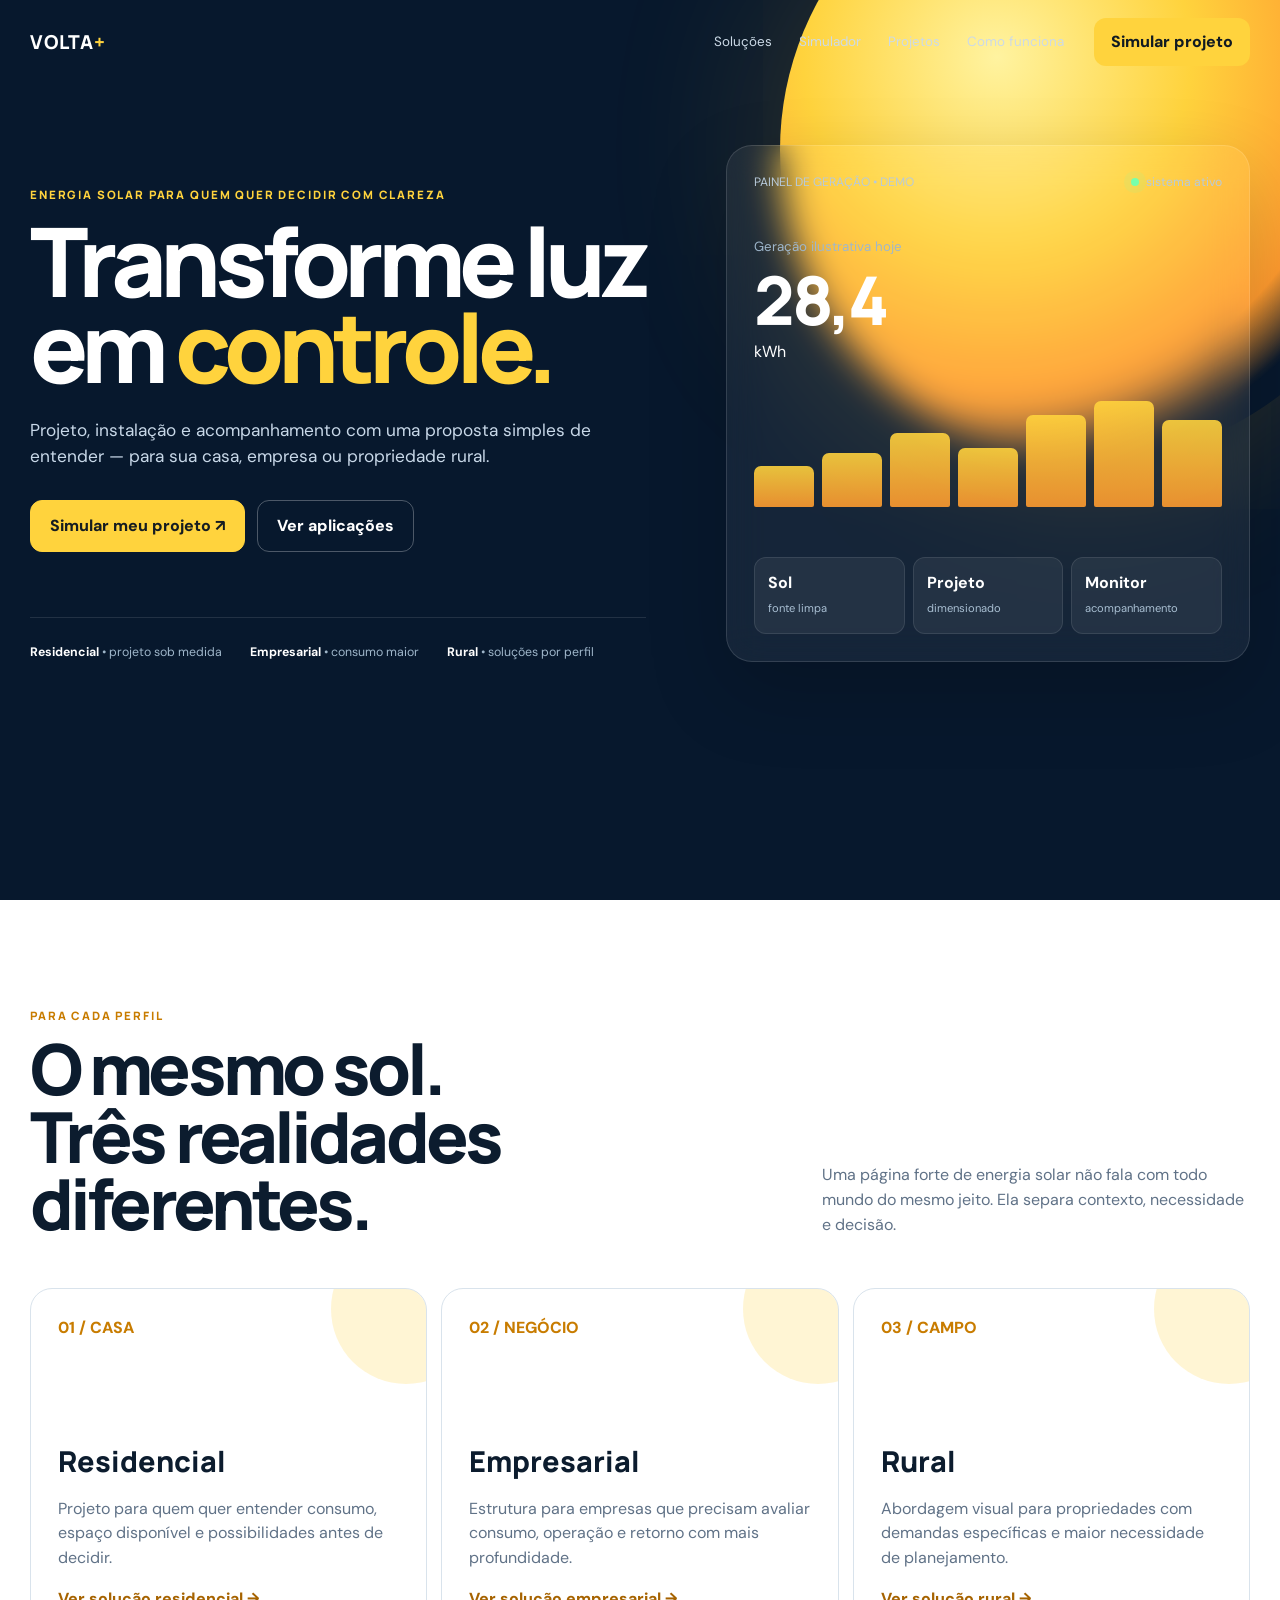
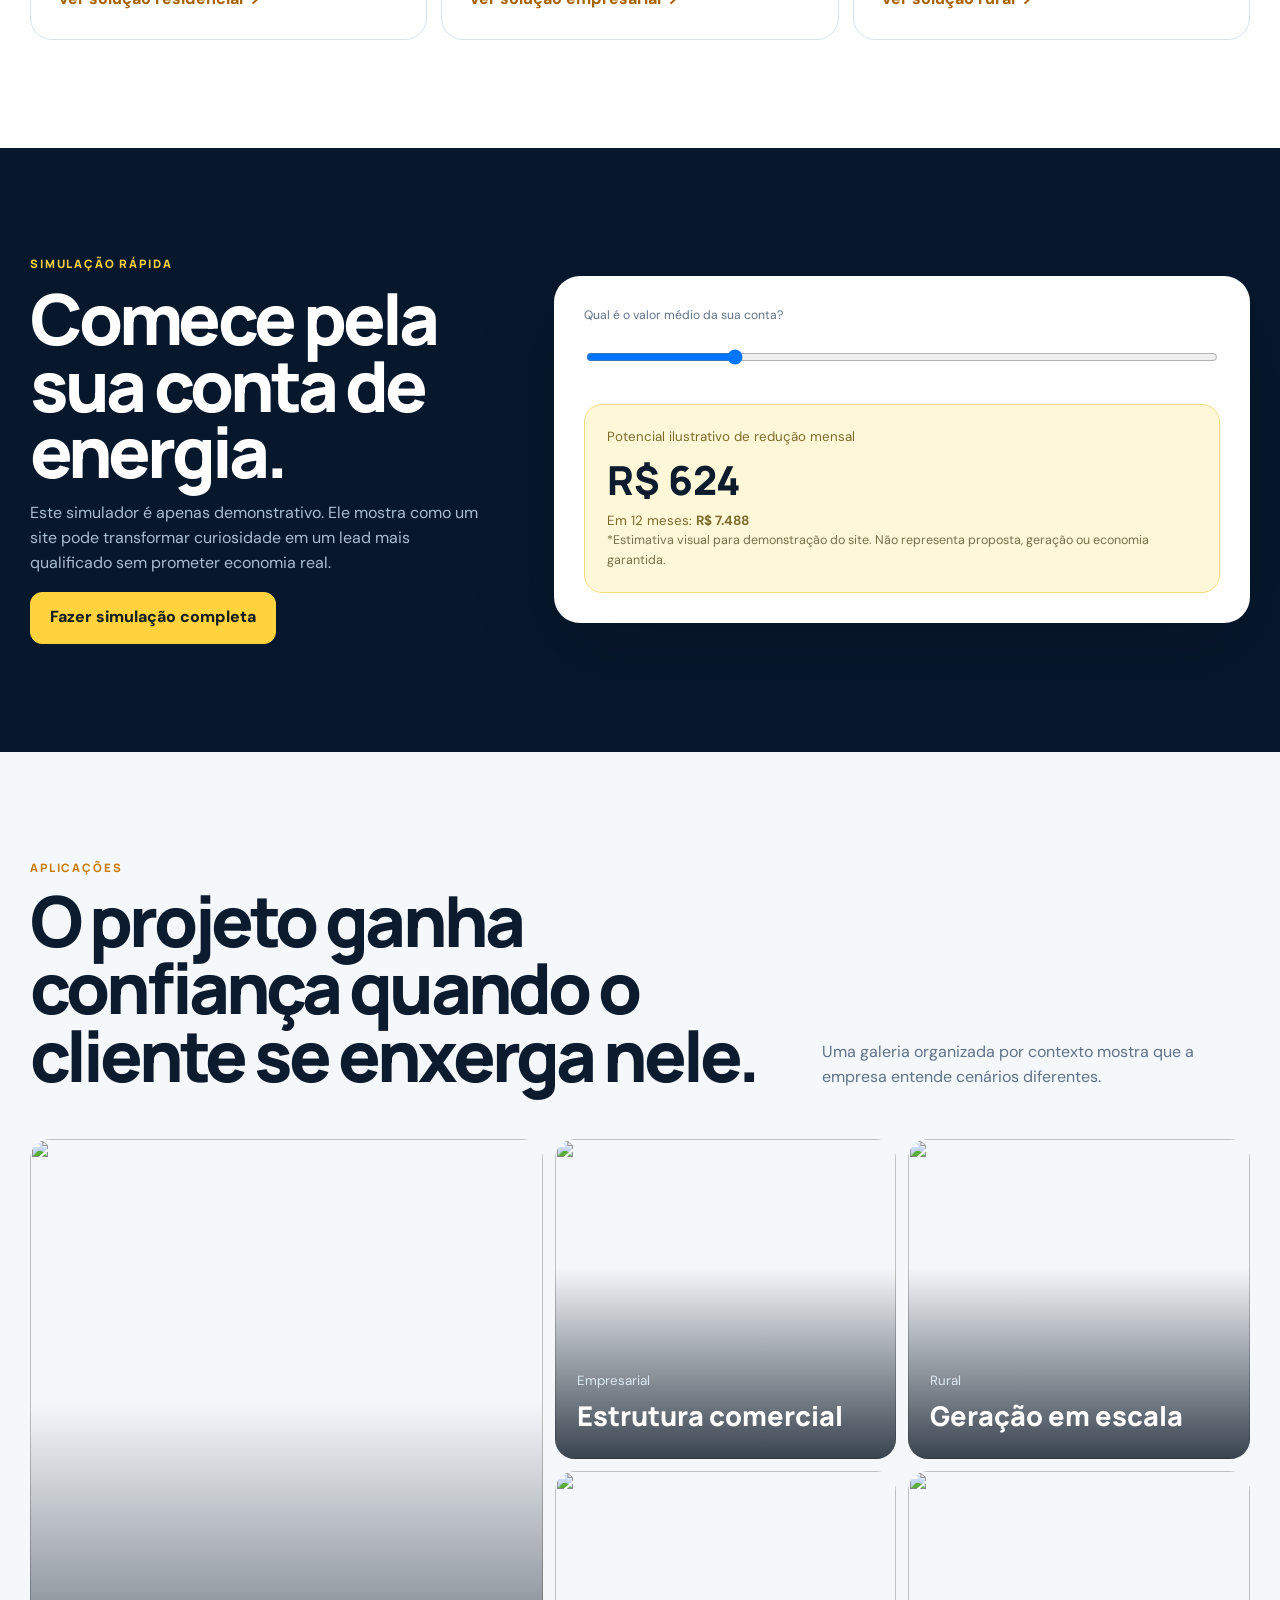
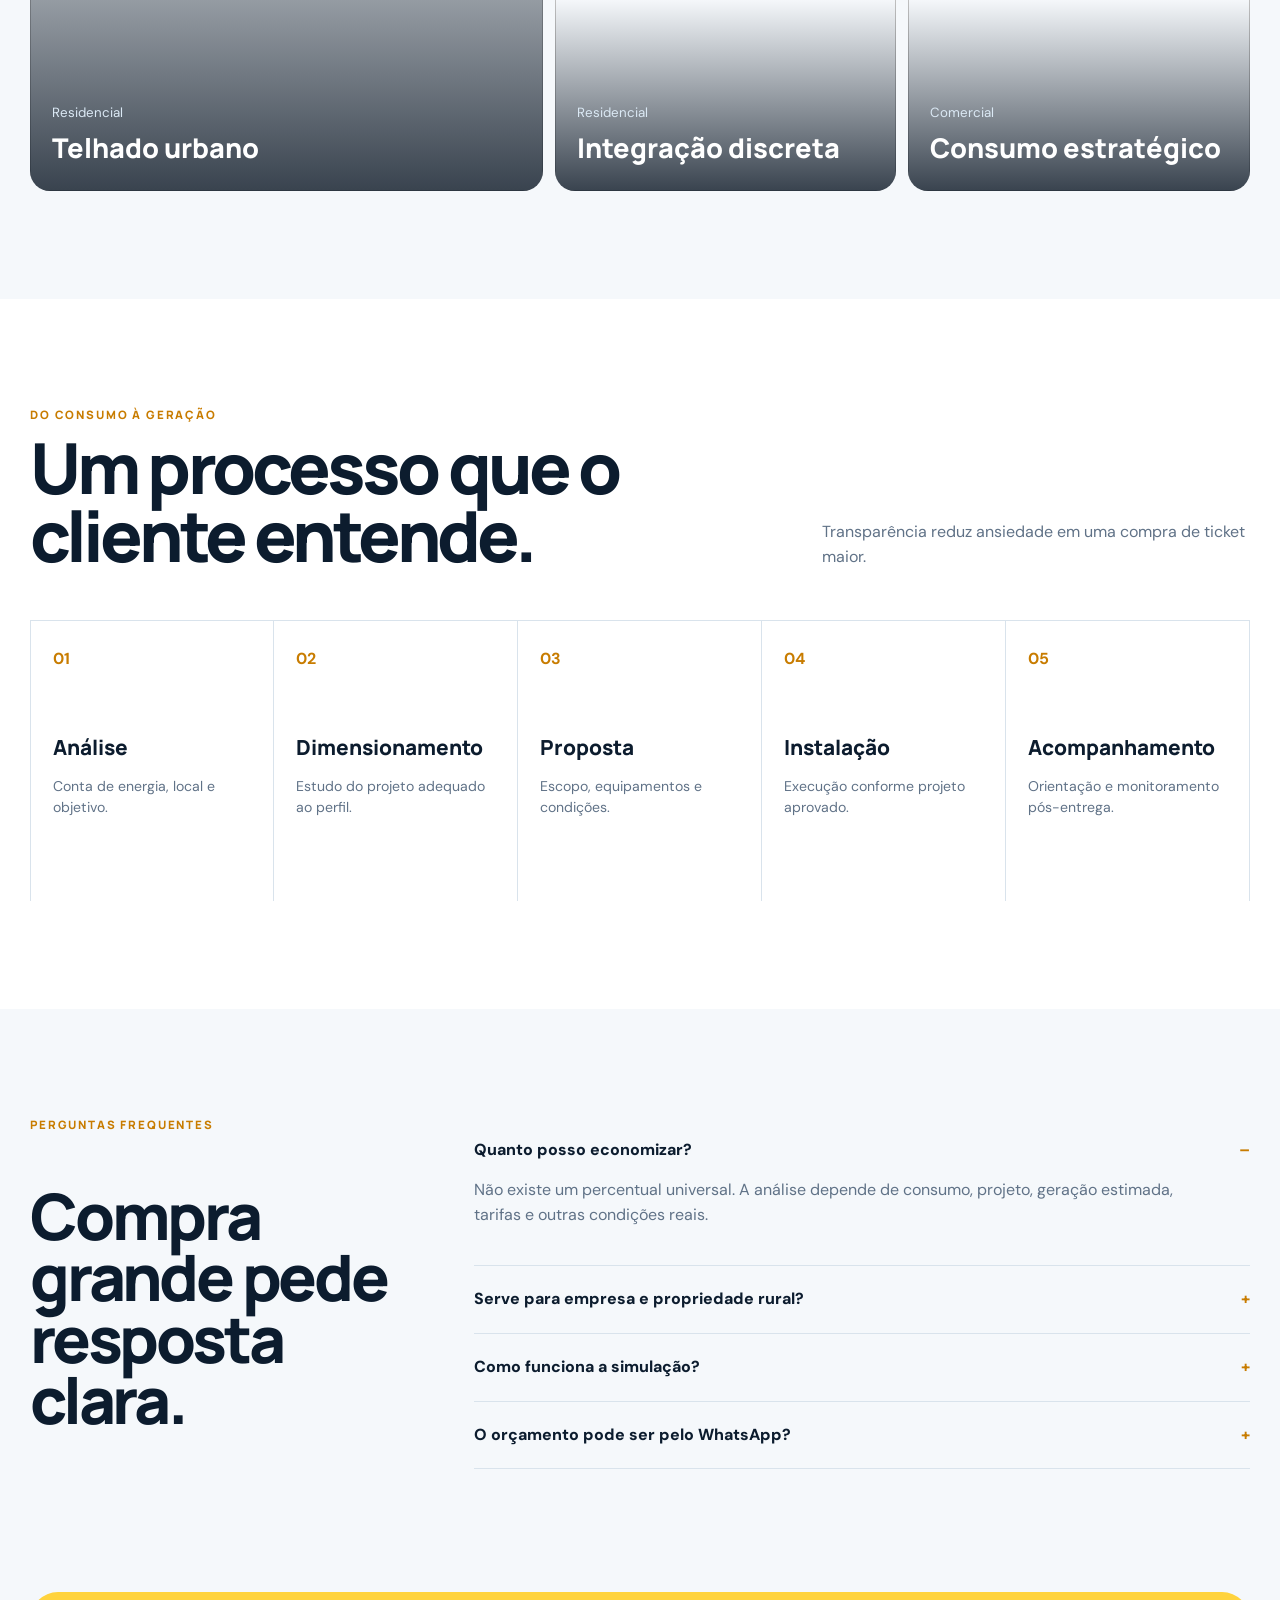
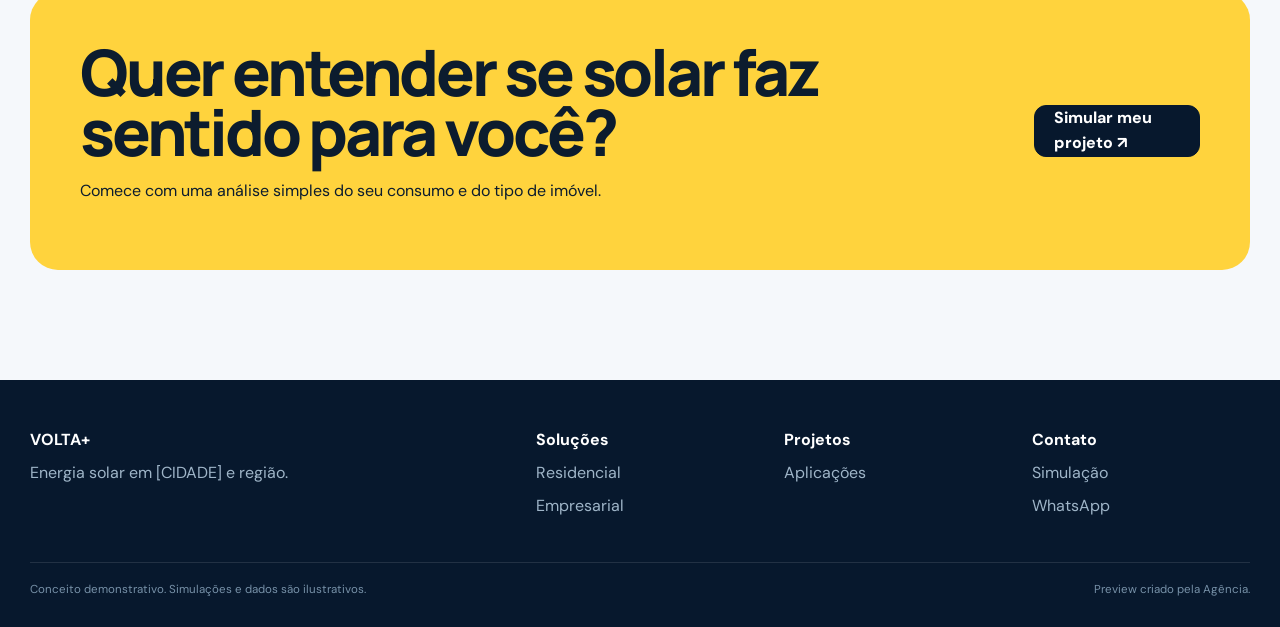
==== commit 75b52991: "Reconstrói homepage de energia solar do zero" ====
--- a/index.html
+++ b/index.html
@@ -1,17 +1,11 @@
-<!doctype html><html lang="pt-BR"><head><meta charset="utf-8"><meta name="viewport" content="width=device-width,initial-scale=1"><meta name="theme-color" content="#110D05"><title>LUMEN SOLAR — Energia Solar & Elétrica</title><meta name="description" content="Projetos de energia solar para residências, empresas e propriedades rurais — com análise clara e atendimento consultivo."><link rel="stylesheet" href="styles.css"></head><body style="--accent:#FFD04B;--accent2:#FF8739;--bg:#110D05">
-  <div class="preview-ribbon">PREVIEW • AGÊNCIA</div>
-  <header class="site-nav"><div class="container nav-inner"><a class="logo" href="#">LUMEN SOLAR<span class="logo-dot">.</span></a>
-  <nav class="nav-links"><a href="#servicos">Serviços</a><a href="#resultados">Resultados</a><a href="#processo">Como funciona</a><a href="#faq">FAQ</a></nav>
-  <a class="nav-cta" href="#contato">Orçamento <svg width="16" height="16" viewBox="0 0 24 24" fill="none" aria-hidden="true"><path d="M5 12h14M13 6l6 6-6 6" stroke="currentColor" stroke-width="2" stroke-linecap="round" stroke-linejoin="round"/></svg></a><button class="menu-btn" aria-label="Abrir menu">☰</button></div></header>
-  <main><section class="hero"><div class="container hero-grid"><div class="hero-copy reveal"><div class="eyebrow">ENERGIA • ECONOMIA • PROJETO</div><h1>Sua conta de luz pode trabalhar a seu favor.</h1><p>Projetos de energia solar para residências, empresas e propriedades rurais — com análise clara e atendimento consultivo.</p><div class="hero-actions"><a class="btn-primary" href="#contato">Quero simular meu projeto <svg width="16" height="16" viewBox="0 0 24 24" fill="none" aria-hidden="true"><path d="M5 12h14M13 6l6 6-6 6" stroke="currentColor" stroke-width="2" stroke-linecap="round" stroke-linejoin="round"/></svg></a><a class="btn-secondary" href="#portfolio">Ver resultados</a></div><div class="hero-note"><div class="avatars"><span></span><span></span><span></span></div><span>Atendimento rápido • WhatsApp • [CIDADE] e região</span></div></div>
-  <div class="hero-media reveal"><div class="hero-photo" style="background-image:url('https://images.unsplash.com/photo-1509391366360-2e959784a276?auto=format&fit=crop&w=1400&q=86')"></div><div class="floating-badge">ORÇAMENTO<br>RÁPIDO<br>NO WHATSAPP</div><div class="float-card"><small>Experiência digital pensada para conversão</small><strong>Do clique ao orçamento.</strong><div class="mini"><span>Mobile first</span><span>CTA direto</span></div></div></div></div></section>
-  <div class="marquee"><div class="marquee-track"><span><b>●</b> Residencial</span><span><b>●</b> Comercial</span><span><b>●</b> Rural</span><span><b>●</b> Projeto + instalação</span><span><b>●</b> Residencial</span><span><b>●</b> Comercial</span><span><b>●</b> Rural</span><span><b>●</b> Projeto + instalação</span></div></div>
-  <section class="section" id="servicos"><div class="container"><div class="section-head reveal"><div><div class="eyebrow">SERVIÇOS</div><h2>O cliente entende o valor antes de pedir preço.</h2></div><p>A página organiza os serviços reais da empresa em uma experiência visual clara, premium e fácil de navegar.</p></div><div class="services-grid"><article class="service-card reveal"><div class="service-index"><span>01</span><span class="service-icon">↗</span></div><h3>Projeto sob medida</h3><p>Dimensionamento baseado no perfil de consumo e nas condições reais do imóvel.</p></article><article class="service-card reveal"><div class="service-index"><span>02</span><span class="service-icon">↗</span></div><h3>Instalação completa</h3><p>Organização das etapas, execução e acompanhamento do projeto.</p></article><article class="service-card reveal"><div class="service-index"><span>03</span><span class="service-icon">↗</span></div><h3>Homologação</h3><p>Apoio no processo técnico e documental junto à distribuidora.</p></article><article class="service-card reveal"><div class="service-index"><span>04</span><span class="service-icon">↗</span></div><h3>Pós-venda</h3><p>Canal direto para dúvidas, acompanhamento e suporte após a entrega.</p></article></div></div></section>
-  <section class="section alt" id="resultados"><div class="container"><div class="section-head reveal"><div><div class="eyebrow">PROVA SOCIAL</div><h2>Números que reduzem a dúvida.</h2></div><p>Na versão final, estes dados devem ser trocados pelos números reais da empresa.</p></div><div class="metrics"><div class="metric reveal"><strong>+420</strong><span>projetos</span></div><div class="metric reveal"><strong>8 anos</strong><span>experiência</span></div><div class="metric reveal"><strong>4.9/5</strong><span>avaliação</span></div><div class="metric reveal"><strong>3 min</strong><span>simulação inicial</span></div></div></div></section>
-  <section class="section" id="portfolio"><div class="container"><div class="section-head reveal"><div><div class="eyebrow">PORTFÓLIO</div><h2>Primeiro a pessoa vê. Depois ela acredita.</h2></div><p>Fotos reais e bem escolhidas fazem o trabalho pesado de criar desejo, confiança e percepção de qualidade.</p></div><div class="gallery"><figure class="reveal"><img src="https://images.unsplash.com/photo-1509391366360-2e959784a276?auto=format&fit=crop&w=1400&q=86" alt="Energia Solar & Elétrica — imagem 1" loading="lazy"><figcaption>Experiência que chama atenção</figcaption></figure><figure class="reveal"><img src="https://images.unsplash.com/photo-1497435334941-8c899ee9e8e9?auto=format&fit=crop&w=1400&q=86" alt="Energia Solar & Elétrica — imagem 2" loading="lazy"><figcaption>Detalhes que geram confiança</figcaption></figure><figure class="reveal"><img src="https://images.unsplash.com/photo-1508514177221-188b1cf16e9d?auto=format&fit=crop&w=1400&q=86" alt="Energia Solar & Elétrica — imagem 3" loading="lazy"><figcaption>Visual que vende antes da conversa</figcaption></figure></div></div></section>
-  <section class="section alt" id="processo"><div class="container story-grid"><article class="story-copy reveal"><div class="eyebrow">ESTRATÉGIA</div><h2>Lead bom chega com informação, não só com curiosidade.</h2><p>A landing pode coletar cidade, consumo médio e WhatsApp antes do contato comercial, ajudando a priorizar oportunidades reais.</p><div class="proof-list"><span>Residencial</span><span>Comercial</span><span>Rural</span><span>Projeto + instalação</span></div></article><article class="quote-card reveal"><div class="quote-mark">“</div><blockquote>“A explicação foi simples, a proposta veio organizada e eu entendi exatamente o que estava contratando.”</blockquote><footer>Rafael S. • cliente</footer></article></div></section>
-  <section class="section"><div class="container"><div class="section-head reveal"><div><div class="eyebrow">COMO FUNCIONA</div><h2>Três passos. Sem enrolação.</h2></div><p>O objetivo é deixar o próximo passo claro e reduzir a chance de o visitante sair sem entrar em contato.</p></div><div class="steps"><article class="step reveal"><b>ETAPA 01</b><h3>Escolha o que precisa</h3><p>O visitante identifica rapidamente a solução que procura.</p></article><article class="step reveal"><b>ETAPA 02</b><h3>Fale com a equipe pelo WhatsApp</h3><p>O CTA abre uma conversa direta com contexto e intenção.</p></article><article class="step reveal"><b>ETAPA 03</b><h3>Receba orientação e avance para o orçamento</h3><p>A equipe recebe um contato mais preparado para conversar sobre orçamento.</p></article></div></div></section>
-  <section class="section alt" id="faq"><div class="container faq-grid"><div class="faq-title reveal"><div class="eyebrow">FAQ</div><h2>Dúvidas resolvidas antes do contato.</h2><p>Menos objeções básicas. Mais conversa útil.</p></div><div><details class="reveal"><summary>Como funciona a simulação?</summary><p>Você informa dados básicos, como cidade e consumo médio, para uma análise inicial.</p></details><details class="reveal"><summary>Atende residência e empresa?</summary><p>Sim. A página pode ter caminhos específicos para residencial, comercial e rural.</p></details><details class="reveal"><summary>A economia é garantida?</summary><p>Não se deve prometer economia fixa. A proposta final precisa considerar consumo, projeto, geração estimada e condições reais.</p></details></div></div></section>
-  <section class="final-cta" id="contato"><div class="container"><div class="cta-box reveal"><h2>Pronto para transformar interesse em orçamento?</h2><p>Na versão final, este botão usa o WhatsApp real da empresa, mensagem automática e rastreamento de origem do lead.</p><a class="btn-secondary" href="javascript:void(0)"><svg width="24" height="24" viewBox="0 0 24 24" fill="none" aria-hidden="true"><path d="M20.5 11.7a8.5 8.5 0 0 1-12.6 7.4L3.5 20.5l1.4-4.2A8.5 8.5 0 1 1 20.5 11.7Z" stroke="currentColor" stroke-width="1.8"/><path d="M8.2 7.6c.2-.4.4-.4.7-.4h.5c.2 0 .4.1.5.4l.7 1.7c.1.3.1.5-.1.7l-.6.8c-.1.1-.2.3 0 .6.5.9 1.3 1.8 2.2 2.3.3.2.5.1.6 0l.9-1c.2-.2.4-.2.7-.1l1.8.9c.3.1.4.3.4.5 0 .4-.2 1.3-.8 1.8-.6.5-1.4.8-2.7.4-1.3-.4-2.8-1.1-4.5-2.8C6.9 11.7 6.2 10 6.3 8.9c.1-.6.4-1 .7-1.3.3-.3.8-.3 1.2 0Z" fill="currentColor"/></svg> Quero simular meu projeto</a></div></div></section></main>
-  <footer class="site-footer"><div class="container footer-row"><span>LUMEN SOLAR • Preview demonstrativo</span><span>Projeto criado pela Agência</span></div></footer>
-  <a class="whatsapp-float" href="#contato" aria-label="WhatsApp"><svg width="24" height="24" viewBox="0 0 24 24" fill="none" aria-hidden="true"><path d="M20.5 11.7a8.5 8.5 0 0 1-12.6 7.4L3.5 20.5l1.4-4.2A8.5 8.5 0 1 1 20.5 11.7Z" stroke="currentColor" stroke-width="1.8"/><path d="M8.2 7.6c.2-.4.4-.4.7-.4h.5c.2 0 .4.1.5.4l.7 1.7c.1.3.1.5-.1.7l-.6.8c-.1.1-.2.3 0 .6.5.9 1.3 1.8 2.2 2.3.3.2.5.1.6 0l.9-1c.2-.2.4-.2.7-.1l1.8.9c.3.1.4.3.4.5 0 .4-.2 1.3-.8 1.8-.6.5-1.4.8-2.7.4-1.3-.4-2.8-1.1-4.5-2.8C6.9 11.7 6.2 10 6.3 8.9c.1-.6.4-1 .7-1.3.3-.3.8-.3 1.2 0Z" fill="currentColor"/></svg></a><script src="app.js"></script></body></html>+<!doctype html><html lang="pt-BR"><head><meta charset="utf-8"><meta name="viewport" content="width=device-width,initial-scale=1"><title>VOLTA Solar | Energia inteligente</title><meta name="description" content="Projetos de energia solar para residências, empresas e propriedades rurais."><link rel="stylesheet" href="styles.css"></head><body>
+<header class="header"><div class="shell navrow"><a class="brand" href="index.html">VOLTA<span>+</span></a><nav class="nav"><a href="solucoes.html">Soluções</a><a href="#simulador">Simulador</a><a href="projetos.html">Projetos</a><a href="#processo">Como funciona</a></nav><a class="nav-cta" href="simulacao.html">Simular projeto</a><button class="menu">☰</button></div></header>
+<main><section class="hero"><div class="sun"></div><div class="shell hero-grid"><div class="reveal"><div class="label" style="color:var(--yellow)">Energia solar para quem quer decidir com clareza</div><h1>Transforme luz em <span>controle.</span></h1><p>Projeto, instalação e acompanhamento com uma proposta simples de entender — para sua casa, empresa ou propriedade rural.</p><div class="actions"><a class="btn primary" href="simulacao.html">Simular meu projeto ↗</a><a class="btn ghost" href="projetos.html">Ver aplicações</a></div><div class="trust"><span><b>Residencial</b> • projeto sob medida</span><span><b>Empresarial</b> • consumo maior</span><span><b>Rural</b> • soluções por perfil</span></div></div>
+<aside class="energy-panel reveal"><div class="energy-top"><span>PAINEL DE GERAÇÃO • DEMO</span><span class="live"><i></i> sistema ativo</span></div><div class="energy-main"><small>Geração ilustrativa hoje</small><strong>28,4</strong><span>kWh</span><div class="bars"><span></span><span></span><span></span><span></span><span></span><span></span><span></span></div></div><div class="energy-foot"><div><b>Sol</b><span>fonte limpa</span></div><div><b>Projeto</b><span>dimensionado</span></div><div><b>Monitor</b><span>acompanhamento</span></div></div></aside></div></section>
+<section class="section alt"><div class="shell"><div class="section-head reveal"><div><div class="label">Para cada perfil</div><h2>O mesmo sol.<br>Três realidades diferentes.</h2></div><p>Uma página forte de energia solar não fala com todo mundo do mesmo jeito. Ela separa contexto, necessidade e decisão.</p></div><div class="solution-grid"><article class="solution reveal"><div class="num">01 / CASA</div><h3>Residencial</h3><p>Projeto para quem quer entender consumo, espaço disponível e possibilidades antes de decidir.</p><a href="solucoes.html">Ver solução residencial →</a></article><article class="solution reveal"><div class="num">02 / NEGÓCIO</div><h3>Empresarial</h3><p>Estrutura para empresas que precisam avaliar consumo, operação e retorno com mais profundidade.</p><a href="solucoes.html">Ver solução empresarial →</a></article><article class="solution reveal"><div class="num">03 / CAMPO</div><h3>Rural</h3><p>Abordagem visual para propriedades com demandas específicas e maior necessidade de planejamento.</p><a href="solucoes.html">Ver solução rural →</a></article></div></div></section>
+<section class="section dark" id="simulador"><div class="shell calc-wrap"><div class="calc-copy reveal"><div class="label" style="color:var(--yellow)">Simulação rápida</div><h2>Comece pela sua conta de energia.</h2><p>Este simulador é apenas demonstrativo. Ele mostra como um site pode transformar curiosidade em um lead mais qualificado sem prometer economia real.</p><a class="btn primary" href="simulacao.html">Fazer simulação completa</a></div><div class="calculator reveal"><div class="field"><label>Qual é o valor médio da sua conta?</label><input id="bill" type="range" min="200" max="3000" step="50" value="800"></div><div class="result"><small>Potencial ilustrativo de redução mensal</small><strong id="calcValue">R$ 624</strong><small>Em 12 meses: <b id="calcYear">R$ 7.488</b></small><p>*Estimativa visual para demonstração do site. Não representa proposta, geração ou economia garantida.</p></div></div></div></section>
+<section class="section" id="portfolio"><div class="shell"><div class="section-head reveal"><div><div class="label">Aplicações</div><h2>O projeto ganha confiança quando o cliente se enxerga nele.</h2></div><p>Uma galeria organizada por contexto mostra que a empresa entende cenários diferentes.</p></div><div class="project-grid"><article class="project reveal"><img src="https://images.unsplash.com/photo-1509391366360-2e959784a276?auto=format&fit=crop&w=1500&q=88"><div class="project-copy"><small>Residencial</small><h3>Telhado urbano</h3></div></article><article class="project reveal"><img src="https://images.unsplash.com/photo-1497435334941-8c899ee9e8e9?auto=format&fit=crop&w=1000&q=88"><div class="project-copy"><small>Empresarial</small><h3>Estrutura comercial</h3></div></article><article class="project reveal"><img src="https://images.unsplash.com/photo-1508514177221-188b1cf16e9d?auto=format&fit=crop&w=1000&q=88"><div class="project-copy"><small>Rural</small><h3>Geração em escala</h3></div></article><article class="project reveal"><img src="https://images.unsplash.com/photo-1509391366360-2e959784a276?auto=format&fit=crop&w=1000&q=88"><div class="project-copy"><small>Residencial</small><h3>Integração discreta</h3></div></article><article class="project reveal"><img src="https://images.unsplash.com/photo-1497435334941-8c899ee9e8e9?auto=format&fit=crop&w=1000&q=88"><div class="project-copy"><small>Comercial</small><h3>Consumo estratégico</h3></div></article></div></div></section>
+<section class="section alt" id="processo"><div class="shell"><div class="section-head reveal"><div><div class="label">Do consumo à geração</div><h2>Um processo que o cliente entende.</h2></div><p>Transparência reduz ansiedade em uma compra de ticket maior.</p></div><div class="steps"><article class="step"><b>01</b><h3>Análise</h3><p>Conta de energia, local e objetivo.</p></article><article class="step"><b>02</b><h3>Dimensionamento</h3><p>Estudo do projeto adequado ao perfil.</p></article><article class="step"><b>03</b><h3>Proposta</h3><p>Escopo, equipamentos e condições.</p></article><article class="step"><b>04</b><h3>Instalação</h3><p>Execução conforme projeto aprovado.</p></article><article class="step"><b>05</b><h3>Acompanhamento</h3><p>Orientação e monitoramento pós-entrega.</p></article></div></div></section>
+<section class="section" id="faq"><div class="shell faq"><div><div class="label">Perguntas frequentes</div><h2>Compra grande pede resposta clara.</h2></div><div><details open><summary>Quanto posso economizar?</summary><p>Não existe um percentual universal. A análise depende de consumo, projeto, geração estimada, tarifas e outras condições reais.</p></details><details><summary>Serve para empresa e propriedade rural?</summary><p>Sim, desde que o projeto seja dimensionado para o perfil de consumo e o local.</p></details><details><summary>Como funciona a simulação?</summary><p>O site coleta informações iniciais para a equipe preparar uma análise mais adequada.</p></details><details><summary>O orçamento pode ser pelo WhatsApp?</summary><p>Sim. O formulário prepara uma mensagem organizada para o time comercial.</p></details></div></div></section>
+<section class="cta"><div class="shell cta-box reveal"><div><h2>Quer entender se solar faz sentido para você?</h2><p>Comece com uma análise simples do seu consumo e do tipo de imóvel.</p></div><a class="btn dark" href="simulacao.html">Simular meu projeto ↗</a></div></section></main>
+<footer class="footer"><div class="shell"><div class="footgrid"><div><strong>VOLTA+</strong><p>Energia solar em [CIDADE] e região.</p></div><div><strong>Soluções</strong><a href="solucoes.html">Residencial</a><a href="solucoes.html">Empresarial</a></div><div><strong>Projetos</strong><a href="projetos.html">Aplicações</a></div><div><strong>Contato</strong><a href="simulacao.html">Simulação</a><a data-wa="Olá! Vim pelo site.">WhatsApp</a></div></div><div class="fine"><span>Conceito demonstrativo. Simulações e dados são ilustrativos.</span><span>Preview criado pela Agência.</span></div></div></footer><script src="app.js"></script></body></html>
--- a/styles.css
+++ b/styles.css
@@ -1,16 +1,5 @@
-
-@import url('https://fonts.googleapis.com/css2?family=DM+Sans:wght@400;500;600;700;800&family=Manrope:wght@500;600;700;800&display=swap');
-:root{--accent:#b9ff45;--accent2:#68f6c8;--ink:#070907;--bg:#080b0d;--surface:#0d1114;--surface2:#11171b;--text:#f7f9fa;--muted:#9ba5ad;--line:rgba(255,255,255,.11);--radius:24px}
-*{box-sizing:border-box}html{scroll-behavior:smooth}body{margin:0;font-family:"DM Sans",system-ui,sans-serif;background:var(--bg);color:var(--text);overflow-x:hidden}body.light{--bg:#f4f0e9;--surface:#fffdf9;--surface2:#f9f5ee;--text:#171713;--muted:#6d685f;--line:rgba(20,20,15,.13)}
-a{text-decoration:none;color:inherit}button{font:inherit}.container{width:min(1180px,calc(100% - 40px));margin:auto}.preview-ribbon{position:fixed;z-index:90;top:14px;right:14px;padding:8px 12px;border:1px solid var(--line);border-radius:999px;background:color-mix(in srgb,var(--surface) 88%,transparent);backdrop-filter:blur(14px);font:800 11px/1 "Manrope";letter-spacing:.1em;color:var(--text)}
-.site-nav{position:sticky;z-index:80;top:0;border-bottom:1px solid transparent;transition:.3s}.site-nav.scrolled{border-color:var(--line);background:color-mix(in srgb,var(--bg) 80%,transparent);backdrop-filter:blur(18px)}.nav-inner{height:82px;display:flex;align-items:center;justify-content:space-between;gap:24px}.logo{font:800 18px/1 "Manrope";letter-spacing:.13em}.logo-dot{color:var(--accent)}.nav-links{display:flex;align-items:center;gap:28px;color:var(--muted);font-size:14px}.nav-links a:hover{color:var(--text)}.nav-cta,.btn-primary,.btn-secondary{display:inline-flex;align-items:center;justify-content:center;gap:9px;border-radius:999px;transition:.25s;font-weight:800}.nav-cta{padding:11px 16px;background:var(--text);color:var(--bg)}.nav-cta:hover{transform:translateY(-2px)}.menu-btn{display:none;border:1px solid var(--line);background:var(--surface);color:var(--text);width:44px;height:44px;border-radius:50%}
-.hero{position:relative;padding:58px 0 48px}.hero-grid{display:grid;grid-template-columns:1.02fr .98fr;gap:58px;align-items:center}.hero-copy{position:relative;z-index:2}.eyebrow{display:inline-flex;gap:10px;align-items:center;color:var(--accent);font:800 12px/1.3 "Manrope";letter-spacing:.14em}.eyebrow:before{content:"";width:26px;height:1px;background:var(--accent)}h1,h2,h3,p{margin-top:0}.hero h1{font:800 clamp(48px,6.7vw,88px)/.96 "Manrope";letter-spacing:-.06em;margin:20px 0 22px;max-width:900px}.hero p{font-size:19px;line-height:1.7;color:var(--muted);max-width:650px}.hero-actions{display:flex;gap:12px;flex-wrap:wrap;margin-top:30px}.btn-primary{padding:15px 20px;background:var(--accent);color:#09100b}.btn-primary:hover{transform:translateY(-3px);box-shadow:0 16px 50px color-mix(in srgb,var(--accent) 25%,transparent)}.btn-secondary{padding:14px 19px;border:1px solid var(--line);background:var(--surface);color:var(--text)}.hero-note{display:flex;gap:14px;align-items:center;margin-top:26px;color:var(--muted);font-size:13px}.avatars{display:flex}.avatars span{width:28px;height:28px;border-radius:50%;border:2px solid var(--bg);background:linear-gradient(135deg,var(--accent),var(--accent2));margin-left:-7px}.avatars span:first-child{margin-left:0}.hero-media{position:relative;min-height:620px}.hero-photo{position:absolute;inset:0;border-radius:32px;background:center/cover no-repeat;border:1px solid var(--line);overflow:hidden}.hero-photo:after{content:"";position:absolute;inset:0;background:linear-gradient(180deg,transparent 45%,rgba(0,0,0,.6))}.float-card{position:absolute;z-index:4;left:-34px;bottom:36px;width:min(290px,80%);padding:18px;background:color-mix(in srgb,var(--surface) 86%,transparent);backdrop-filter:blur(22px);border:1px solid var(--line);border-radius:20px;box-shadow:0 30px 70px rgba(0,0,0,.25)}.float-card small{color:var(--muted);font-size:12px}.float-card strong{display:block;font:800 25px/1.2 "Manrope";margin:4px 0 12px}.float-card .mini{display:flex;justify-content:space-between;gap:12px;color:var(--muted);font-size:12px}.floating-badge{position:absolute;z-index:4;right:-22px;top:42px;width:118px;height:118px;border-radius:50%;background:var(--accent);color:#07100a;display:grid;place-items:center;text-align:center;font:900 11px/1.25 "Manrope";letter-spacing:.08em;transform:rotate(8deg);box-shadow:0 18px 60px color-mix(in srgb,var(--accent) 28%,transparent)}
-.marquee{overflow:hidden;border-block:1px solid var(--line);background:var(--surface)}.marquee-track{display:flex;gap:44px;width:max-content;padding:17px 0;animation:marquee 25s linear infinite}.marquee-track span{color:var(--muted);font:700 13px "Manrope";letter-spacing:.04em;white-space:nowrap}.marquee-track b{color:var(--accent)}@keyframes marquee{to{transform:translateX(-50%)}}
-.section{padding:110px 0}.section.alt{background:var(--surface)}.section-head{display:flex;justify-content:space-between;gap:36px;align-items:end;margin-bottom:42px}.section-head h2{font:800 clamp(38px,5vw,62px)/1 "Manrope";letter-spacing:-.05em;max-width:760px;margin:12px 0 0}.section-head p{max-width:500px;color:var(--muted);line-height:1.7;margin:0}.services-grid{display:grid;grid-template-columns:repeat(4,1fr);gap:14px}.service-card{position:relative;min-height:280px;padding:24px;border:1px solid var(--line);border-radius:22px;background:var(--surface2);overflow:hidden;transition:.3s}.service-card:hover{transform:translateY(-7px);border-color:color-mix(in srgb,var(--accent) 55%,var(--line))}.service-index{display:flex;justify-content:space-between;color:var(--muted);font:700 12px "Manrope"}.service-icon{width:44px;height:44px;border-radius:14px;background:color-mix(in srgb,var(--accent) 16%,transparent);display:grid;place-items:center;color:var(--accent);font-weight:900}.service-card h3{font:800 23px/1.15 "Manrope";margin:70px 0 10px}.service-card p{color:var(--muted);line-height:1.65}.metrics{display:grid;grid-template-columns:repeat(4,1fr);gap:1px;background:var(--line);border:1px solid var(--line);border-radius:24px;overflow:hidden}.metric{padding:28px;background:var(--bg)}.metric strong{display:block;font:800 clamp(30px,4vw,48px)/1 "Manrope";letter-spacing:-.04em}.metric span{display:block;color:var(--muted);margin-top:9px;font-size:13px}.gallery{display:grid;grid-template-columns:1.2fr .8fr .8fr;grid-template-rows:360px 250px;gap:14px}.gallery figure{margin:0;border-radius:22px;overflow:hidden;border:1px solid var(--line);position:relative}.gallery figure:first-child{grid-row:1/3}.gallery img{width:100%;height:100%;object-fit:cover;transition:.5s}.gallery figure:hover img{transform:scale(1.04)}.gallery figcaption{position:absolute;inset:auto 14px 14px 14px;padding:11px 12px;border-radius:13px;background:rgba(0,0,0,.56);backdrop-filter:blur(10px);color:#fff;font-size:12px}
-.story-grid{display:grid;grid-template-columns:.95fr 1.05fr;gap:18px;align-items:stretch}.story-copy,.quote-card{border:1px solid var(--line);border-radius:28px;padding:40px;background:var(--surface2)}.story-copy h2{font:800 clamp(38px,5vw,60px)/1 "Manrope";letter-spacing:-.05em;margin:16px 0}.story-copy p{color:var(--muted);font-size:17px;line-height:1.75}.proof-list{display:flex;gap:9px;flex-wrap:wrap;margin-top:24px}.proof-list span{padding:9px 12px;border-radius:999px;border:1px solid var(--line);font-size:12px;color:var(--muted)}.quote-card{display:flex;flex-direction:column;justify-content:space-between;background:linear-gradient(145deg,color-mix(in srgb,var(--accent) 15%,var(--surface2)),var(--surface2))}.quote-mark{font-size:54px;color:var(--accent);line-height:.6}.quote-card blockquote{font:700 clamp(28px,3.5vw,42px)/1.22 "Manrope";letter-spacing:-.035em;margin:30px 0}.quote-card footer{color:var(--muted)}
-.steps{display:grid;grid-template-columns:repeat(3,1fr);gap:14px}.step{padding:30px;border-top:1px solid var(--line);background:linear-gradient(180deg,transparent,var(--surface));border-radius:0 0 22px 22px}.step b{font:800 12px "Manrope";color:var(--accent)}.step h3{font:800 25px "Manrope";margin:35px 0 10px}.step p{color:var(--muted);line-height:1.6}
-.faq-grid{display:grid;grid-template-columns:.8fr 1.2fr;gap:50px}.faq-title h2{font:800 clamp(40px,5vw,62px)/1 "Manrope";letter-spacing:-.05em;margin:14px 0}.faq-title p{color:var(--muted)}details{border-bottom:1px solid var(--line);padding:20px 0}summary{list-style:none;cursor:pointer;font:700 18px "Manrope";display:flex;justify-content:space-between;gap:20px}summary::-webkit-details-marker{display:none}summary:after{content:"+";color:var(--accent);font-size:24px}details[open] summary:after{content:"–"}details p{color:var(--muted);line-height:1.7;padding-right:40px;margin:13px 0 0}
-.final-cta{padding:90px 0 120px}.cta-box{position:relative;overflow:hidden;border-radius:32px;padding:54px;background:linear-gradient(120deg,var(--accent),var(--accent2));color:#08100b}.cta-box:after{content:"";position:absolute;width:360px;height:360px;border:1px solid rgba(0,0,0,.16);border-radius:50%;right:-80px;top:-130px}.cta-box h2{font:800 clamp(42px,5vw,68px)/.98 "Manrope";letter-spacing:-.05em;max-width:850px;margin:0 0 18px}.cta-box p{max-width:650px;font-size:17px}.cta-box .btn-secondary{background:#08100b;color:#fff;border:0}.site-footer{border-top:1px solid var(--line);padding:26px 0 40px;color:var(--muted);font-size:13px}.footer-row{display:flex;justify-content:space-between;gap:20px;flex-wrap:wrap}
-.whatsapp-float{position:fixed;z-index:70;right:20px;bottom:20px;width:58px;height:58px;border-radius:50%;background:#25D366;color:white;display:grid;place-items:center;font-weight:900;box-shadow:0 18px 50px rgba(0,0,0,.28);transition:.25s}.whatsapp-float:hover{transform:translateY(-4px) scale(1.03)}.reveal{opacity:0;transform:translateY(22px);transition:.75s cubic-bezier(.2,.7,.2,1)}.reveal.visible{opacity:1;transform:none}
-body.light .hero{padding-top:36px}.editorial-hero{display:grid;grid-template-columns:1.28fr .72fr;gap:48px;align-items:end;padding:70px 0 38px}.editorial-hero h1{font:700 clamp(58px,8vw,108px)/.88 "Manrope";letter-spacing:-.075em;margin:18px 0}.editorial-hero .right{padding-bottom:10px}.editorial-hero p{color:var(--muted);font-size:18px;line-height:1.7}.editorial-photo{height:610px;border-radius:30px;background:center/cover no-repeat;position:relative;overflow:hidden;border:1px solid var(--line)}.editorial-photo:after{content:"";position:absolute;inset:0;background:linear-gradient(180deg,transparent 65%,rgba(0,0,0,.45))}.editorial-photo .caption{position:absolute;z-index:2;left:22px;bottom:20px;color:white;font:700 12px "Manrope";letter-spacing:.1em}.editorial-services{display:grid;grid-template-columns:1fr 1fr;border-top:1px solid var(--line)}.editorial-service{display:grid;grid-template-columns:70px 1fr;padding:28px 0;border-bottom:1px solid var(--line)}.editorial-service:nth-child(odd){padding-right:34px}.editorial-service:nth-child(even){padding-left:34px;border-left:1px solid var(--line)}.editorial-service .num{font:700 12px "Manrope";color:var(--muted)}.editorial-service h3{font:800 28px "Manrope";letter-spacing:-.03em;margin:0 0 8px}.editorial-service p{color:var(--muted);margin:0;line-height:1.65}.editorial-feature{display:grid;grid-template-columns:1fr 1fr;gap:16px}.feature-image{min-height:560px;border-radius:28px;background:center/cover no-repeat;border:1px solid var(--line)}.feature-copy{border-radius:28px;background:var(--surface);border:1px solid var(--line);padding:44px;display:flex;flex-direction:column;justify-content:space-between}.feature-copy h2{font:800 clamp(40px,5vw,65px)/.98 "Manrope";letter-spacing:-.055em}.feature-copy p{color:var(--muted);font-size:17px;line-height:1.7}
-@media(max-width:960px){.hero-grid,.story-grid,.faq-grid,.editorial-hero,.editorial-feature{grid-template-columns:1fr}.hero-media{min-height:500px}.floating-badge{right:14px}.float-card{left:14px}.services-grid{grid-template-columns:1fr 1fr}.gallery{grid-template-columns:1fr 1fr;grid-template-rows:380px 260px}.gallery figure:first-child{grid-column:1/3;grid-row:auto}.metrics{grid-template-columns:1fr 1fr}.editorial-service:nth-child(odd),.editorial-service:nth-child(even){padding:24px 0;border-left:0}.editorial-services{grid-template-columns:1fr}}@media(max-width:680px){.container{width:min(100% - 28px,1180px)}.nav-links{position:fixed;inset:82px 14px auto 14px;display:none;flex-direction:column;align-items:stretch;padding:18px;background:var(--surface);border:1px solid var(--line);border-radius:20px}.nav-links.open{display:flex}.menu-btn{display:block}.nav-cta{display:none}.hero{padding-top:34px}.hero-media{min-height:420px}.hero h1{font-size:clamp(44px,14vw,68px)}.services-grid,.steps,.gallery,.metrics{grid-template-columns:1fr}.gallery{grid-template-rows:340px 250px 250px}.gallery figure:first-child{grid-column:auto}.section{padding:76px 0}.section-head{align-items:flex-start;flex-direction:column}.story-copy,.quote-card{padding:28px}.cta-box{padding:36px 24px}.editorial-photo{height:430px}.editorial-hero{padding-top:46px}.editorial-hero h1{font-size:clamp(52px,15vw,80px)}}
+@import url('https://fonts.googleapis.com/css2?family=DM+Sans:wght@400;500;600;700&family=Manrope:wght@500;600;700;800&display=swap');
+:root{--yellow:#ffd33d;--orange:#ff9b2f;--navy:#07182d;--navy2:#0c2442;--sky:#dff3ff;--bg:#f5f8fb;--white:#fff;--text:#0c1c2e;--muted:#607287;--line:#d9e3ec;--max:1220px}
+*{box-sizing:border-box}html{scroll-behavior:smooth}body{margin:0;background:var(--bg);color:var(--text);font:16px/1.55 "DM Sans",sans-serif;overflow-x:hidden}a{text-decoration:none;color:inherit}img{display:block;width:100%}button,input,select,textarea{font:inherit}.shell{width:min(var(--max),calc(100% - 44px));margin:auto}.label{font:800 .72rem "Manrope";letter-spacing:.16em;text-transform:uppercase;color:#c87c00}.header{position:fixed;z-index:100;inset:0 0 auto;color:white;transition:.3s}.header.scrolled{background:rgba(7,24,45,.93);backdrop-filter:blur(16px);border-bottom:1px solid rgba(255,255,255,.1)}.navrow{height:84px;display:flex;align-items:center;gap:30px}.brand{font:800 1.2rem "Manrope";letter-spacing:.03em}.brand span{color:var(--yellow)}.nav{display:flex;gap:27px;margin-left:auto;font-size:.84rem;color:#ccdae7}.nav a:hover{color:var(--yellow)}.nav-cta{padding:12px 17px;background:var(--yellow);color:#111a22;font-weight:800;border-radius:12px}.menu{display:none;margin-left:auto;width:44px;height:44px;border:1px solid rgba(255,255,255,.18);background:transparent;color:white;border-radius:12px}.hero{min-height:100svh;background:var(--navy);color:white;padding:145px 0 55px;position:relative;overflow:hidden}.sun{position:absolute;width:620px;height:620px;border-radius:50%;right:-120px;top:-160px;background:radial-gradient(circle at 35% 35%,#fff3a0,var(--yellow) 34%,var(--orange) 62%,rgba(255,155,47,.05) 72%,transparent 73%);filter:blur(.2px);box-shadow:0 0 180px rgba(255,191,44,.2)}.hero-grid{position:relative;z-index:2;display:grid;grid-template-columns:1fr .85fr;gap:80px;align-items:end}.hero h1{font:800 clamp(4rem,7.5vw,8rem)/.9 "Manrope";letter-spacing:-.065em;margin:16px 0 26px}.hero h1 span{color:var(--yellow)}.hero p{max-width:650px;color:#c8d8e8;font-size:1.08rem}.actions{display:flex;gap:12px;flex-wrap:wrap;margin-top:30px}.btn{display:inline-flex;align-items:center;justify-content:center;min-height:52px;padding:0 19px;border-radius:12px;border:1px solid var(--line);font-weight:800;cursor:pointer;transition:.25s}.btn.primary{background:var(--yellow);color:#151c21;border-color:var(--yellow)}.btn.ghost{background:transparent;color:white;border-color:rgba(255,255,255,.28)}.btn.dark{background:var(--navy);color:white;border-color:var(--navy)}.btn:hover{transform:translateY(-3px)}.energy-panel{border:1px solid rgba(255,255,255,.13);background:rgba(255,255,255,.06);backdrop-filter:blur(18px);border-radius:26px;padding:27px;box-shadow:0 30px 80px rgba(0,0,0,.18)}.energy-top{display:flex;justify-content:space-between;align-items:center;font-size:.76rem;color:#b7cadb}.live{display:flex;align-items:center;gap:7px}.live i{width:8px;height:8px;border-radius:50%;background:#78ffab;box-shadow:0 0 0 7px rgba(120,255,171,.11)}.energy-main{padding:42px 0 28px}.energy-main small{color:#9fb7cc}.energy-main strong{display:block;font:800 4.2rem/1 "Manrope";letter-spacing:-.05em;margin:7px 0}.bars{display:flex;align-items:end;gap:8px;height:120px;margin:22px 0}.bars span{flex:1;background:linear-gradient(var(--yellow),var(--orange));border-radius:7px 7px 2px 2px;opacity:.9}.bars span:nth-child(1){height:34%}.bars span:nth-child(2){height:45%}.bars span:nth-child(3){height:61%}.bars span:nth-child(4){height:49%}.bars span:nth-child(5){height:76%}.bars span:nth-child(6){height:88%}.bars span:nth-child(7){height:72%}.energy-foot{display:grid;grid-template-columns:repeat(3,1fr);gap:8px}.energy-foot div{background:rgba(255,255,255,.06);border:1px solid rgba(255,255,255,.1);padding:13px;border-radius:12px}.energy-foot b{display:block;color:white}.energy-foot span{font-size:.7rem;color:#a9bfd2}.trust{border-top:1px solid rgba(255,255,255,.11);margin-top:65px;padding-top:25px;display:flex;gap:28px;flex-wrap:wrap;color:#9fb6ca;font-size:.77rem}.trust b{color:white}.section{padding:108px 0}.section.alt{background:white}.section.dark{background:var(--navy);color:white}.section-head{display:grid;grid-template-columns:1fr .58fr;gap:55px;align-items:end;margin-bottom:50px}.section-head h2{font:800 clamp(3rem,5.5vw,5.8rem)/.96 "Manrope";letter-spacing:-.055em;margin:12px 0 0}.section-head p{color:var(--muted);margin:0;max-width:490px}.dark .section-head p{color:#a8bdcf}.solution-grid{display:grid;grid-template-columns:repeat(3,1fr);gap:14px}.solution{background:#fff;border:1px solid var(--line);border-radius:22px;padding:27px;min-height:330px;position:relative;overflow:hidden}.solution:before{content:"";position:absolute;width:150px;height:150px;border-radius:50%;right:-55px;top:-55px;background:rgba(255,211,61,.22)}.solution .num{font-weight:800;color:#c87c00}.solution h3{font:800 1.8rem "Manrope";margin:100px 0 10px}.solution p{color:var(--muted)}.solution a{font-weight:800;color:#a66300}.calc-wrap{display:grid;grid-template-columns:.8fr 1.2fr;gap:60px;align-items:center}.calc-copy h2{font:800 clamp(3.2rem,5.5vw,5.8rem)/.95 "Manrope";letter-spacing:-.055em;margin:14px 0}.calc-copy p{color:#a8bdcf}.calculator{background:white;color:var(--text);border-radius:26px;padding:30px;box-shadow:0 30px 80px rgba(0,0,0,.18)}.field{display:grid;gap:7px;margin-bottom:15px}.field label{font-size:.76rem;color:var(--muted)}.field input,.field select,.field textarea{padding:14px;border:1px solid var(--line);border-radius:11px;background:#fbfdff;color:var(--text)}.result{margin-top:22px;padding:22px;border-radius:18px;background:#fff8d8;border:1px solid #f2dc7e}.result small{display:block;color:#7c6b2b}.result strong{display:block;font:800 2.5rem "Manrope";margin:4px 0}.result p{color:#796f4a;font-size:.78rem;margin:0}.project-grid{display:grid;grid-template-columns:1.2fr .8fr .8fr;grid-auto-rows:320px;gap:12px}.project{position:relative;overflow:hidden;border-radius:20px}.project:first-child{grid-row:span 2}.project img{height:100%;object-fit:cover;transition:.5s}.project:hover img{transform:scale(1.04)}.project:after{content:"";position:absolute;inset:0;background:linear-gradient(0deg,rgba(4,16,30,.78),transparent 60%)}.project-copy{position:absolute;z-index:2;left:22px;right:22px;bottom:20px;color:white}.project-copy small{color:#dbe9f5}.project-copy h3{font:800 1.7rem "Manrope";margin:5px 0}.steps{display:grid;grid-template-columns:repeat(5,1fr);border-top:1px solid var(--line)}.step{padding:26px 22px;border-right:1px solid var(--line);min-height:280px}.step:first-child{border-left:1px solid var(--line)}.step b{color:#c87c00}.step h3{font:800 1.3rem "Manrope";margin:62px 0 10px}.step p{color:var(--muted);font-size:.88rem}.faq{display:grid;grid-template-columns:.65fr 1.35fr;gap:70px}.faq h2{font:800 clamp(3rem,5vw,5rem)/.96 "Manrope";letter-spacing:-.05em}.faq details{padding:21px 0;border-bottom:1px solid var(--line)}.faq summary{list-style:none;cursor:pointer;display:flex;justify-content:space-between;font-weight:800}.faq summary:after{content:"+";color:#c87c00}.faq details[open] summary:after{content:"–"}.faq p{color:var(--muted);padding-right:50px}.cta{padding:0 0 110px}.cta-box{background:var(--yellow);padding:50px;border-radius:28px;display:flex;justify-content:space-between;align-items:center;gap:30px}.cta-box h2{font:800 clamp(3rem,5vw,5.2rem)/.95 "Manrope";letter-spacing:-.05em;margin:0}.cta-box p{max-width:540px}.footer{background:var(--navy);color:white;padding:48px 0 28px}.footgrid{display:grid;grid-template-columns:1.2fr repeat(3,.55fr);gap:30px}.footer a,.footer p{display:block;color:#9fb5c8;margin:8px 0}.fine{display:flex;justify-content:space-between;gap:15px;border-top:1px solid rgba(255,255,255,.11);padding-top:18px;margin-top:36px;font-size:.72rem;color:#7791a8}.reveal{opacity:0;transform:translateY(22px);transition:.72s}.reveal.visible{opacity:1;transform:none}
+.page-hero{padding:160px 0 80px;background:var(--navy);color:white}.page-hero h1{font:800 clamp(4rem,7vw,7.2rem)/.92 "Manrope";letter-spacing:-.06em;margin:14px 0}.page-hero p{max-width:680px;color:#aec1d2}.cards-wide{display:grid;gap:16px}.wide-card{display:grid;grid-template-columns:.8fr 1.2fr;min-height:430px;background:white;border:1px solid var(--line);border-radius:22px;overflow:hidden}.wide-card:nth-child(even){grid-template-columns:1.2fr .8fr}.wide-card:nth-child(even) .wide-img{order:2}.wide-img{background:center/cover}.wide-copy{padding:45px;display:flex;justify-content:center;flex-direction:column}.wide-copy h2{font:800 3rem/1 "Manrope";letter-spacing:-.04em}.wide-copy p{color:var(--muted)}.sim-page{display:grid;grid-template-columns:.8fr 1.2fr;gap:60px}.sim-copy h2{font:800 clamp(3rem,5vw,5rem)/1 "Manrope";letter-spacing:-.05em}.sim-copy p{color:var(--muted)}.sim-form{background:white;border:1px solid var(--line);border-radius:22px;padding:30px}.alt{background:#fffef8}.alt .header{color:var(--text)}.alt .header.scrolled{background:rgba(255,254,248,.93);border-bottom:1px solid var(--line)}.alt .nav{color:#526273}.alt .menu{color:var(--text);border-color:var(--line)}.alt-hero{padding:150px 0 55px}.alt-grid{display:grid;grid-template-columns:1.05fr .95fr;gap:45px;align-items:center}.alt-hero h1{font:800 clamp(4rem,7.5vw,8rem)/.9 "Manrope";letter-spacing:-.065em;margin:16px 0}.alt-hero h1 i{font-style:normal;color:#d48700}.alt-visual{min-height:650px;background:url('https://images.unsplash.com/photo-1509391366360-2e959784a276?auto=format&fit=crop&w=1700&q=88') center/cover;border-radius:220px 220px 24px 24px;position:relative}.alt-visual:after{content:"";position:absolute;inset:20px;border:1px solid rgba(255,255,255,.55);border-radius:200px 200px 18px 18px}.alt-strip{display:grid;grid-template-columns:repeat(3,1fr);border-block:1px solid var(--line)}.alt-strip div{padding:26px;border-right:1px solid var(--line)}.alt-strip strong{font:800 2.2rem "Manrope";display:block;color:#d48700}.alt-strip span{color:var(--muted);font-size:.8rem}
+@media(max-width:960px){.nav{position:fixed;display:none;inset:78px 14px auto;padding:18px;background:var(--navy);border:1px solid rgba(255,255,255,.12);flex-direction:column}.alt .nav{background:white;border-color:var(--line)}.nav.open{display:flex}.menu{display:block}.nav-cta{display:none}.hero-grid,.calc-wrap,.faq,.sim-page,.alt-grid{grid-template-columns:1fr}.solution-grid{grid-template-columns:1fr 1fr}.project-grid{grid-template-columns:1fr 1fr}.project:first-child{grid-column:1/3;grid-row:auto}.steps{grid-template-columns:1fr 1fr}.wide-card,.wide-card:nth-child(even){grid-template-columns:1fr}.wide-card:nth-child(even) .wide-img{order:0}.wide-img{min-height:360px}.footgrid{grid-template-columns:1fr 1fr}.alt-strip{grid-template-columns:1fr}}@media(max-width:620px){.shell{width:min(var(--max),calc(100% - 28px))}.hero h1{font-size:4rem}.sun{width:430px;height:430px}.section{padding:76px 0}.section-head{grid-template-columns:1fr}.solution-grid,.steps,.project-grid{grid-template-columns:1fr}.project:first-child{grid-column:auto}.cta-box{align-items:flex-start;flex-direction:column;padding:34px 24px}.footgrid{grid-template-columns:1fr}.fine{flex-direction:column}.page-hero h1{font-size:4rem}.alt-visual{min-height:450px}}
